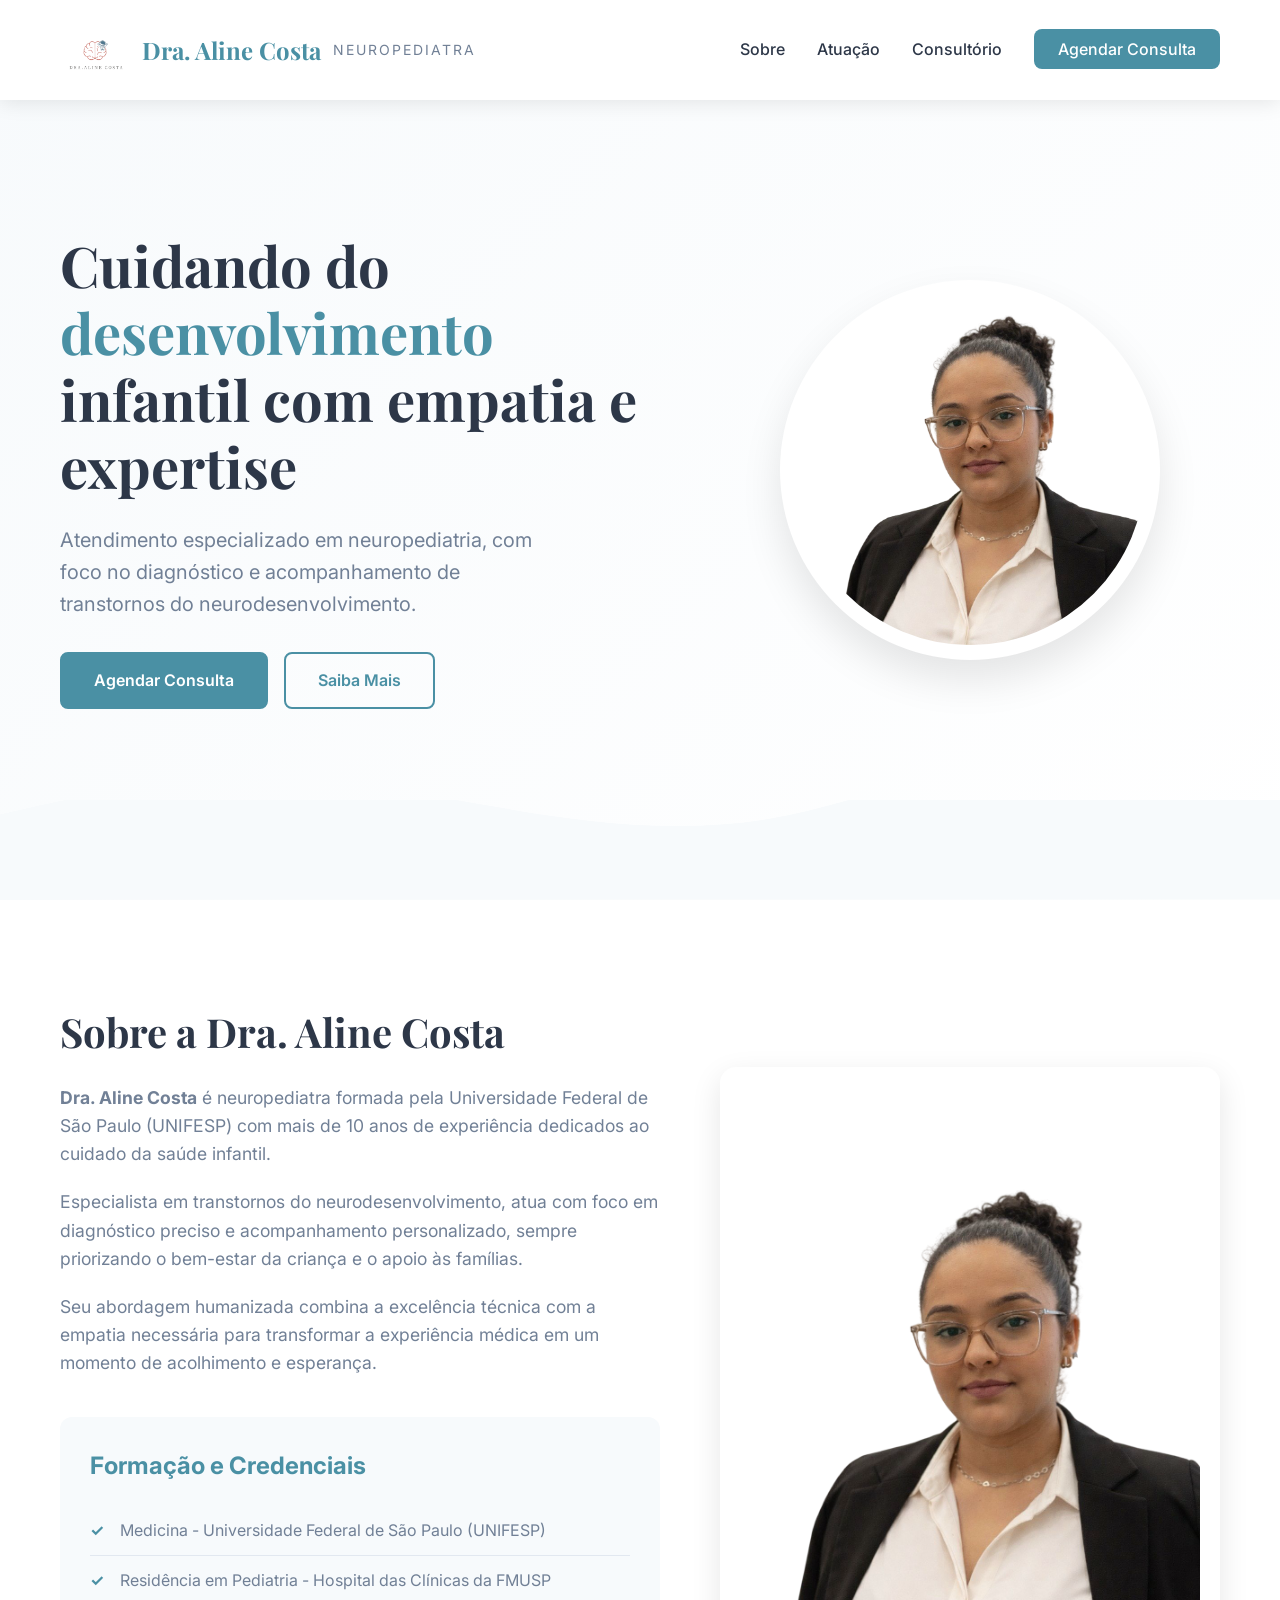
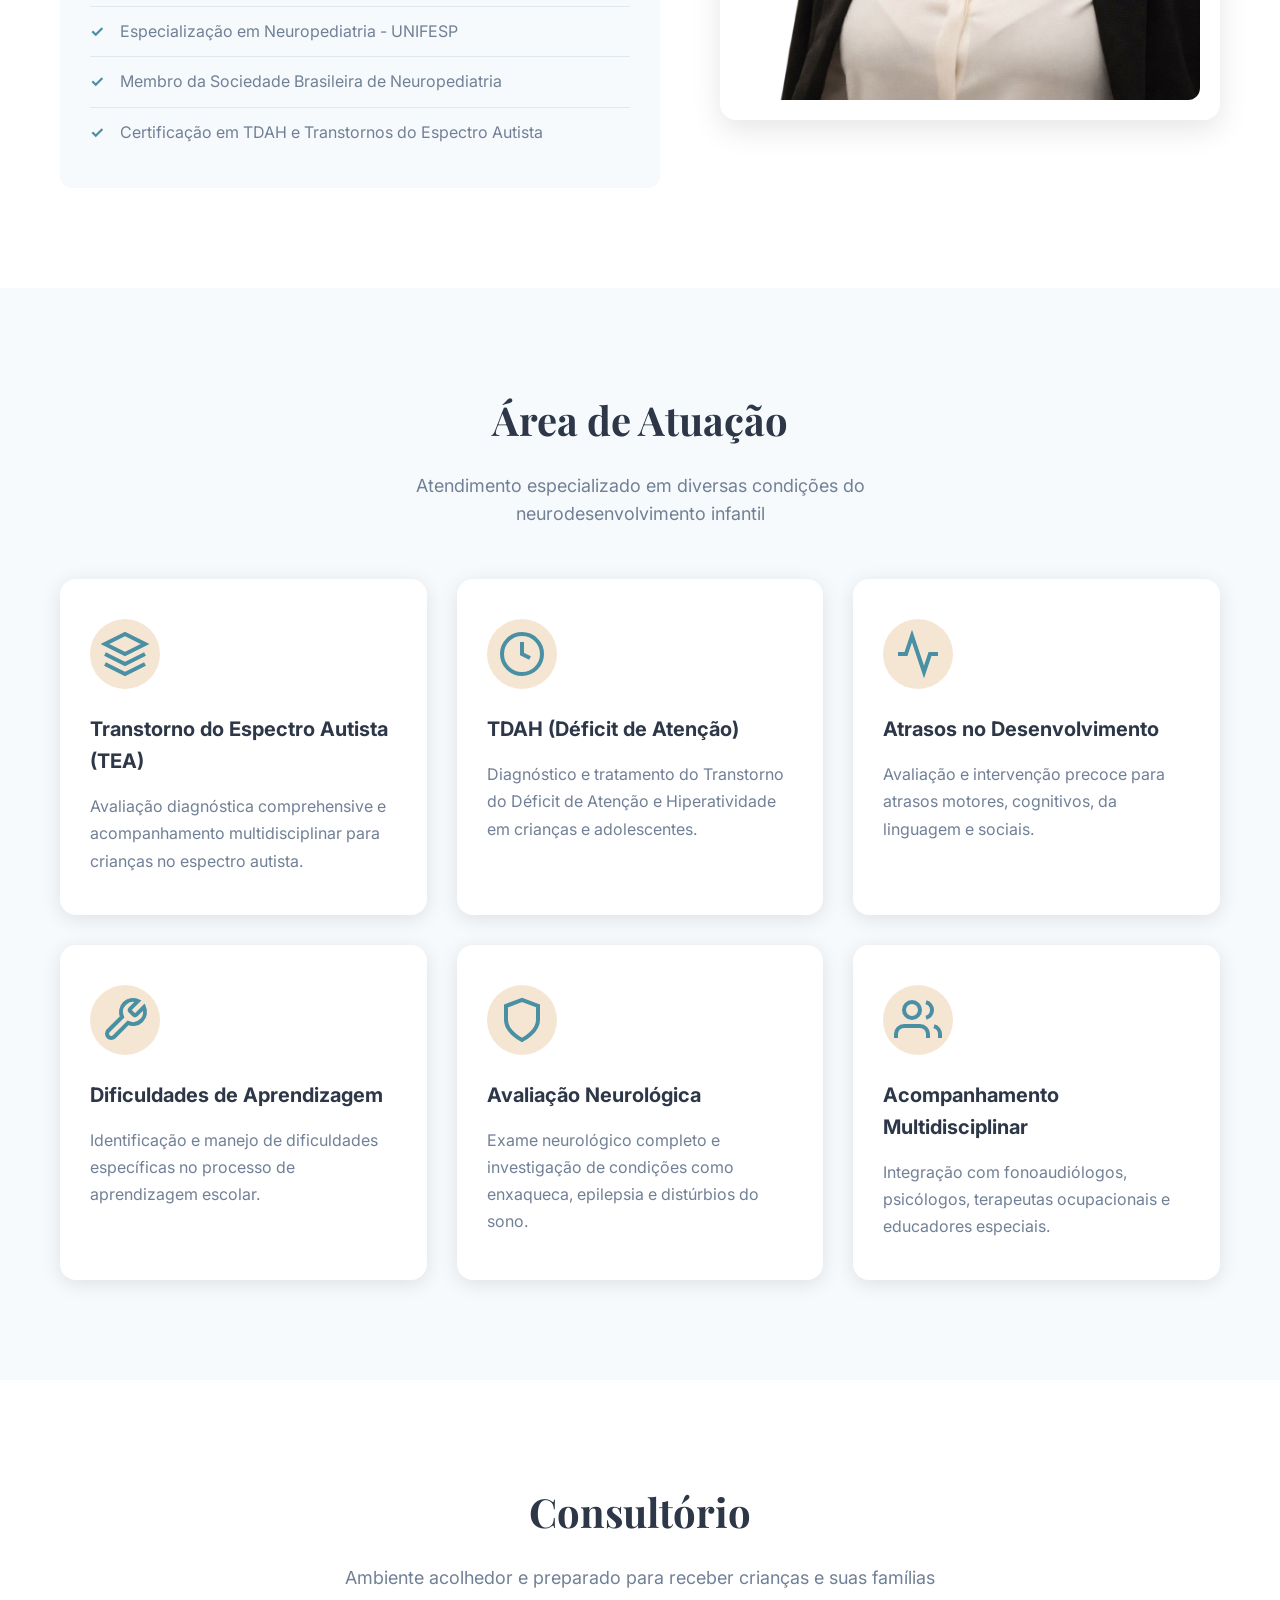
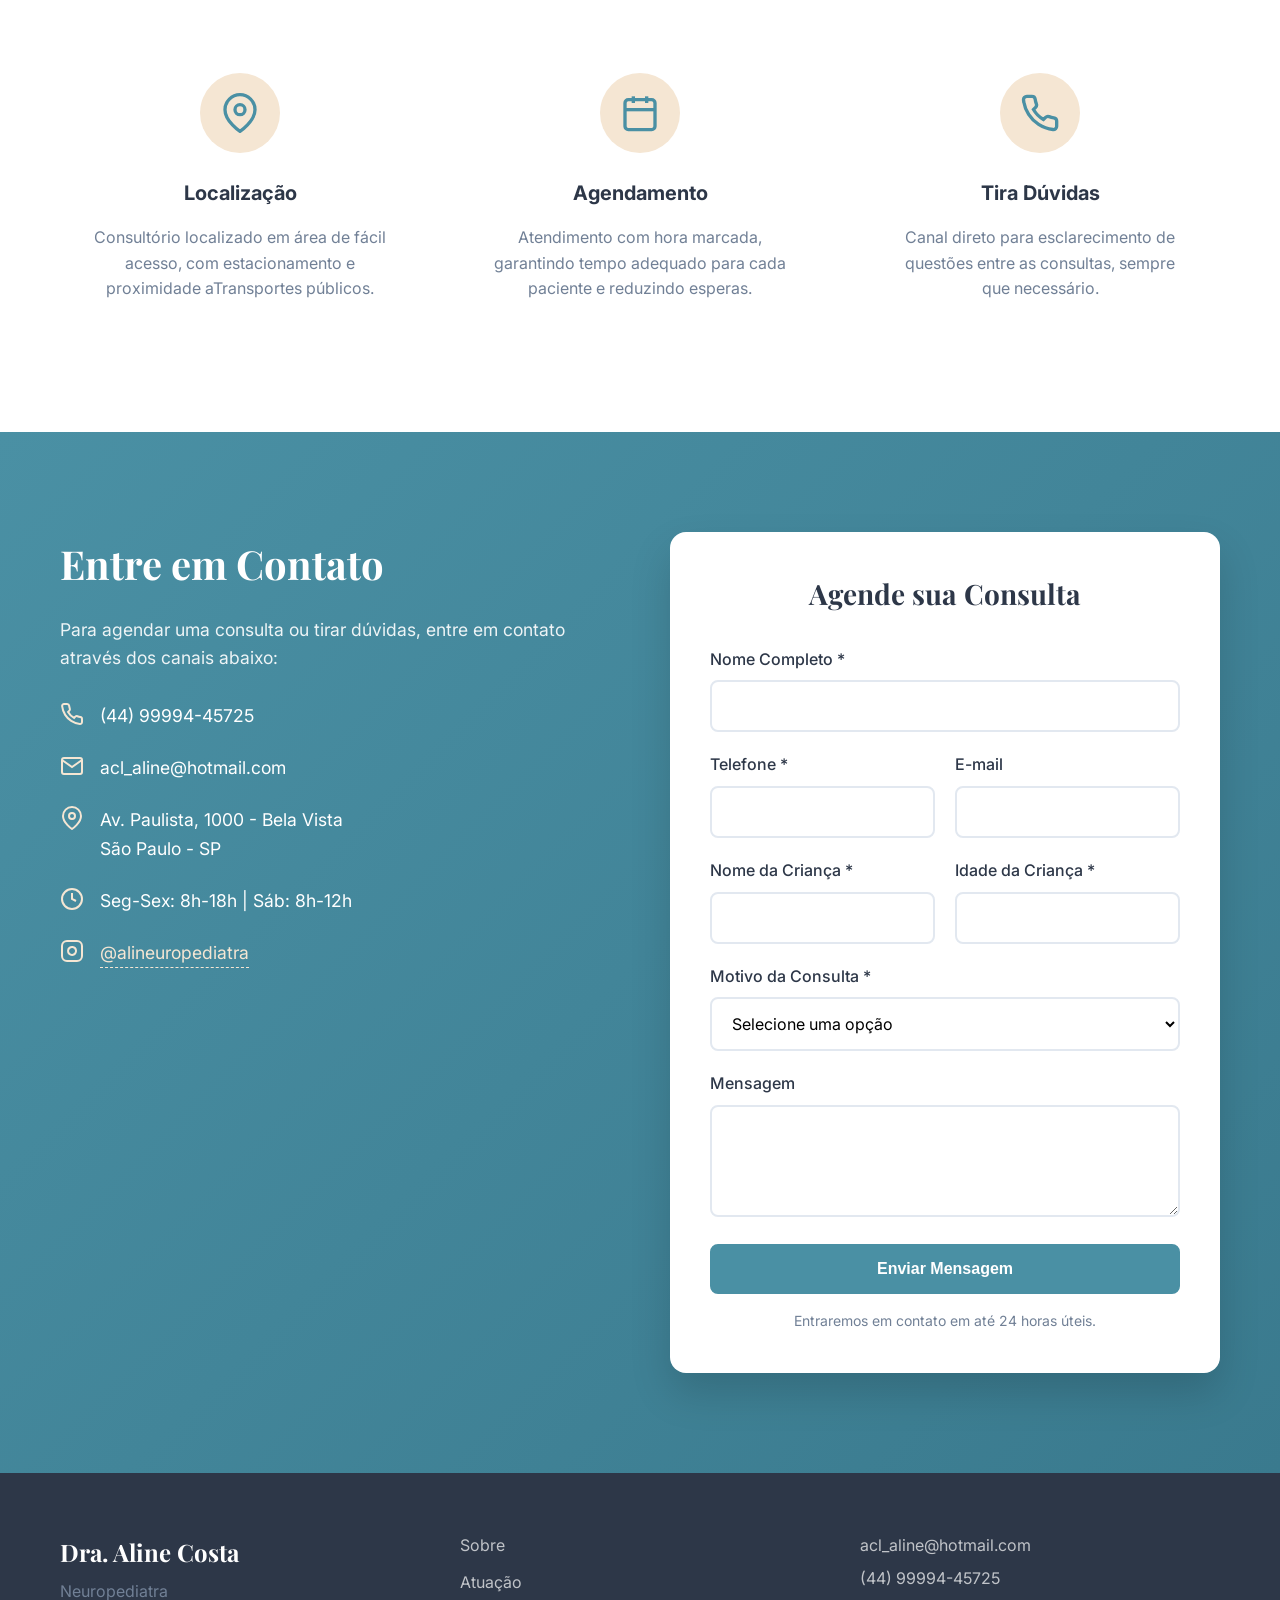
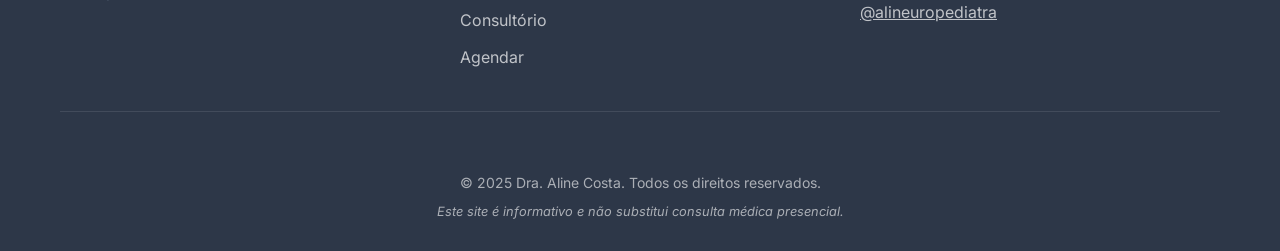
==== index.html @ e6e3643d "primeiro commit" ====
<!DOCTYPE html>
<html lang="pt-BR">

<head>
    <meta charset="UTF-8">
    <meta name="viewport" content="width=device-width, initial-scale=1.0">
    <meta name="description"
        content="Dra. Aline Costa - Neuropediatra especializada em transtornos do neurodesenvolvimento, TDAH, Autismo e avaliação neurológica infantil">
    <title>Dra. Aline Costa | Neuropediatra</title>
    <link rel="stylesheet" href="style.css">
    <link rel="preconnect" href="https://fonts.googleapis.com">
    <link rel="preconnect" href="https://fonts.gstatic.com" crossorigin>
    <link
        href="https://fonts.googleapis.com/css2?family=Inter:wght@300;400;500;600;700&family=Playfair+Display:wght@600;700&display=swap"
        rel="stylesheet">
</head>

<body>
    <!-- Navegação -->
    <nav class="navbar">
        <div class="container nav-container">
            <a href="#" class="logo">
                <img src="Fotos/LogoALineSemFundo.png" alt="Dra. Aline Costa" class="logo-img">
                <span class="logo-text">Dra. Aline Costa</span>
                <span class="logo-subtitle">Neuropediatra</span>
            </a>
            <button class="nav-toggle" id="navToggle" aria-label="Toggle navigation">
                <span class="hamburger"></span>
            </button>
            <ul class="nav-menu" id="navMenu">
                <li><a href="#sobre" class="nav-link">Sobre</a></li>
                <li><a href="#atuacao" class="nav-link">Atuação</a></li>
                <li><a href="#consultorio" class="nav-link">Consultório</a></li>
                <li><a href="#agendamento" class="nav-link btn-nav">Agendar Consulta</a></li>
            </ul>
        </div>
    </nav>

    <!-- Hero Section -->
    <header class="hero">
        <div class="container hero-container">
            <div class="hero-content">
                <h1 class="hero-title">
                    Cuidando do <span class="highlight">desenvolvimento</span> infantil com empatia e expertise
                </h1>
                <p class="hero-subtitle">
                    Atendimento especializado em neuropediatria, com foco no diagnóstico e acompanhamento de transtornos
                    do neurodesenvolvimento.
                </p>
                <div class="hero-cta">
                    <a href="#agendamento" class="btn btn-primary">Agendar Consulta</a>
                    <a href="#sobre" class="btn btn-secondary">Saiba Mais</a>
                </div>
            </div>
            <div class="hero-image">
                <div class="hero-img-wrapper">
                    <img src="Fotos/FotoDAdoutorasemfundo.png" alt="Dra. Aline Costa - Neuropediatra"
                        class="hero-img-inner">
                </div>
            </div>
        </div>
        <div class="hero-decoration"></div>
    </header>

    <!-- Sobre Section -->
    <section id="sobre" class="section about">
        <div class="container">
            <div class="about-grid">
                <div class="about-content">
                    <h2 class="section-title">Sobre a Dra. Aline Costa</h2>
                    <div class="about-text">
                        <p>
                            <strong>Dra. Aline Costa</strong> é neuropediatra formada pela Universidade Federal de São
                            Paulo (UNIFESP) com mais de 10 anos de experiência dedicados ao cuidado da saúde infantil.
                        </p>
                        <p>
                            Especialista em transtornos do neurodesenvolvimento, atua com foco em diagnóstico preciso e
                            acompanhamento personalizado, sempre priorizando o bem-estar da criança e o apoio às
                            famílias.
                        </p>
                        <p>
                            Seu abordagem humanizada combina a excelência técnica com a empatia necessária para
                            transformar a experiência médica em um momento de acolhimento e esperança.
                        </p>
                    </div>
                    <div class="credentials">
                        <h3>Formação e Credenciais</h3>
                        <ul class="credentials-list">
                            <li>Medicina - Universidade Federal de São Paulo (UNIFESP)</li>
                            <li>Residência em Pediatria - Hospital das Clínicas da FMUSP</li>
                            <li>Especialização em Neuropediatria - UNIFESP</li>
                            <li>Membro da Sociedade Brasileira de Neuropediatria</li>
                            <li>Certificação em TDAH e Transtornos do Espectro Autista</li>
                        </ul>
                    </div>
                </div>
                <div class="about-image">
                    <div class="image-frame">
                        <img src="Fotos/FotoDAdoutorasemfundo.png" alt="Dra. Aline Costa" class="about-img">
                    </div>
                </div>
            </div>
        </div>
    </section>

    <!-- Área de Atuação -->
    <section id="atuacao" class="section services">
        <div class="container">
            <h2 class="section-title center">Área de Atuação</h2>
            <p class="section-subtitle center">
                Atendimento especializado em diversas condições do neurodesenvolvimento infantil
            </p>
            <div class="services-grid">
                <div class="service-card">
                    <div class="service-icon">
                        <svg width="48" height="48" viewBox="0 0 24 24" fill="none" stroke="currentColor"
                            stroke-width="2">
                            <path d="M12 2L2 7l10 5 10-5-10-5z" />
                            <path d="M2 17l10 5 10-5" />
                            <path d="M2 12l10 5 10-5" />
                        </svg>
                    </div>
                    <h3>Transtorno do Espectro Autista (TEA)</h3>
                    <p>Avaliação diagnóstica comprehensive e acompanhamento multidisciplinar para crianças no espectro
                        autista.</p>
                </div>
                <div class="service-card">
                    <div class="service-icon">
                        <svg width="48" height="48" viewBox="0 0 24 24" fill="none" stroke="currentColor"
                            stroke-width="2">
                            <circle cx="12" cy="12" r="10" />
                            <path d="M12 6v6l4 2" />
                        </svg>
                    </div>
                    <h3>TDAH (Déficit de Atenção)</h3>
                    <p>Diagnóstico e tratamento do Transtorno do Déficit de Atenção e Hiperatividade em crianças e
                        adolescentes.</p>
                </div>
                <div class="service-card">
                    <div class="service-icon">
                        <svg width="48" height="48" viewBox="0 0 24 24" fill="none" stroke="currentColor"
                            stroke-width="2">
                            <path d="M22 12h-4l-3 9L9 3l-3 9H2" />
                        </svg>
                    </div>
                    <h3>Atrasos no Desenvolvimento</h3>
                    <p>Avaliação e intervenção precoce para atrasos motores, cognitivos, da linguagem e sociais.</p>
                </div>
                <div class="service-card">
                    <div class="service-icon">
                        <svg width="48" height="48" viewBox="0 0 24 24" fill="none" stroke="currentColor"
                            stroke-width="2">
                            <path
                                d="M14.7 6.3a1 1 0 0 0 0 1.4l1.6 1.6a1 1 0 0 0 1.4 0l3.77-3.77a6 6 0 0 1-7.94 7.94l-6.91 6.91a2.12 2.12 0 0 1-3-3l6.91-6.91a6 6 0 0 1 7.94-7.94l-3.76 3.76z" />
                        </svg>
                    </div>
                    <h3>Dificuldades de Aprendizagem</h3>
                    <p>Identificação e manejo de dificuldades específicas no processo de aprendizagem escolar.</p>
                </div>
                <div class="service-card">
                    <div class="service-icon">
                        <svg width="48" height="48" viewBox="0 0 24 24" fill="none" stroke="currentColor"
                            stroke-width="2">
                            <path d="M12 22s8-4 8-10V5l-8-3-8 3v7c0 6 8 10 8 10z" />
                        </svg>
                    </div>
                    <h3>Avaliação Neurológica</h3>
                    <p>Exame neurológico completo e investigação de condições como enxaqueca, epilepsia e distúrbios do
                        sono.</p>
                </div>
                <div class="service-card">
                    <div class="service-icon">
                        <svg width="48" height="48" viewBox="0 0 24 24" fill="none" stroke="currentColor"
                            stroke-width="2">
                            <path d="M17 21v-2a4 4 0 0 0-4-4H5a4 4 0 0 0-4 4v2" />
                            <circle cx="9" cy="7" r="4" />
                            <path d="M23 21v-2a4 4 0 0 0-3-3.87" />
                            <path d="M16 3.13a4 4 0 0 1 0 7.75" />
                        </svg>
                    </div>
                    <h3>Acompanhamento Multidisciplinar</h3>
                    <p>Integração com fonoaudiólogos, psicólogos, terapeutas ocupacionais e educadores especiais.</p>
                </div>
            </div>
        </div>
    </section>

    <!-- Consultório -->
    <section id="consultorio" class="section office">
        <div class="container">
            <h2 class="section-title center">Consultório</h2>
            <p class="section-subtitle center">
                Ambiente acolhedor e preparado para receber crianças e suas famílias
            </p>
            <div class="office-grid">
                <div class="office-feature">
                    <div class="office-icon">
                        <svg width="40" height="40" viewBox="0 0 24 24" fill="none" stroke="currentColor"
                            stroke-width="2">
                            <path d="M21 10c0 7-9 13-9 13s-9-6-9-13a9 9 0 0 1 18 0z" />
                            <circle cx="12" cy="10" r="3" />
                        </svg>
                    </div>
                    <h3>Localização</h3>
                    <p>Consultório localizado em área de fácil acesso, com estacionamento e proximidade aTransportes
                        públicos.</p>
                </div>
                <div class="office-feature">
                    <div class="office-icon">
                        <svg width="40" height="40" viewBox="0 0 24 24" fill="none" stroke="currentColor"
                            stroke-width="2">
                            <rect x="3" y="4" width="18" height="18" rx="2" ry="2" />
                            <line x1="16" y1="2" x2="16" y2="6" />
                            <line x1="8" y1="2" x2="8" y2="6" />
                            <line x1="3" y1="10" x2="21" y2="10" />
                        </svg>
                    </div>
                    <h3>Agendamento</h3>
                    <p>Atendimento com hora marcada, garantindo tempo adequado para cada paciente e reduzindo esperas.
                    </p>
                </div>
                <div class="office-feature">
                    <div class="office-icon">
                        <svg width="40" height="40" viewBox="0 0 24 24" fill="none" stroke="currentColor"
                            stroke-width="2">
                            <path
                                d="M22 16.92v3a2 2 0 0 1-2.18 2 19.79 19.79 0 0 1-8.63-3.07 19.5 19.5 0 0 1-6-6 19.79 19.79 0 0 1-3.07-8.67A2 2 0 0 1 4.11 2h3a2 2 0 0 1 2 1.72 12.84 12.84 0 0 0 .7 2.81 2 2 0 0 1-.45 2.11L8.09 9.91a16 16 0 0 0 6 6l1.27-1.27a2 2 0 0 1 2.11-.45 12.84 12.84 0 0 0 2.81.7A2 2 0 0 1 22 16.92z" />
                        </svg>
                    </div>
                    <h3>Tira Dúvidas</h3>
                    <p>Canal direto para esclarecimento de questões entre as consultas, sempre que necessário.</p>
                </div>
            </div>
        </div>
    </section>

    <!-- Agendamento -->
    <section id="agendamento" class="section contact">
        <div class="container">
            <div class="contact-wrapper">
                <div class="contact-info">
                    <h2 class="section-title">Entre em Contato</h2>
                    <p class="contact-intro">
                        Para agendar uma consulta ou tirar dúvidas, entre em contato através dos canais abaixo:
                    </p>
                    <div class="contact-details">
                        <div class="contact-item">
                            <svg width="24" height="24" viewBox="0 0 24 24" fill="none" stroke="currentColor"
                                stroke-width="2">
                                <path
                                    d="M22 16.92v3a2 2 0 0 1-2.18 2 19.79 19.79 0 0 1-8.63-3.07 19.5 19.5 0 0 1-6-6 19.79 19.79 0 0 1-3.07-8.67A2 2 0 0 1 4.11 2h3a2 2 0 0 1 2 1.72 12.84 12.84 0 0 0 .7 2.81 2 2 0 0 1-.45 2.11L8.09 9.91a16 16 0 0 0 6 6l1.27-1.27a2 2 0 0 1 2.11-.45 12.84 12.84 0 0 0 2.81.7A2 2 0 0 1 22 16.92z" />
                            </svg>
                            <span>(44) 99994-45725</span>
                        </div>
                        <div class="contact-item">
                            <svg width="24" height="24" viewBox="0 0 24 24" fill="none" stroke="currentColor"
                                stroke-width="2">
                                <path d="M4 4h16c1.1 0 2 .9 2 2v12c0 1.1-.9 2-2 2H4c-1.1 0-2-.9-2-2V6c0-1.1.9-2 2-2z" />
                                <polyline points="22,6 12,13 2,6" />
                            </svg>
                            <span>acl_aline@hotmail.com</span>
                        </div>
                        <div class="contact-item">
                            <svg width="24" height="24" viewBox="0 0 24 24" fill="none" stroke="currentColor"
                                stroke-width="2">
                                <path d="M21 10c0 7-9 13-9 13s-9-6-9-13a9 9 0 0 1 18 0z" />
                                <circle cx="12" cy="10" r="3" />
                            </svg>
                            <span>Av. Paulista, 1000 - Bela Vista<br>São Paulo - SP</span>
                        </div>
                        <div class="contact-item">
                            <svg width="24" height="24" viewBox="0 0 24 24" fill="none" stroke="currentColor"
                                stroke-width="2">
                                <circle cx="12" cy="12" r="10" />
                                <polyline points="12 6 12 12 16 14" />
                            </svg>
                            <span>Seg-Sex: 8h-18h | Sáb: 8h-12h</span>
                        </div>
                        <div class="contact-item">
                            <svg width="24" height="24" viewBox="0 0 24 24" fill="none" stroke="currentColor"
                                stroke-width="2">
                                <rect x="2" y="2" width="20" height="20" rx="5" ry="5" />
                                <path d="M16 11.37A4 4 0 1 1 12.63 8 4 4 0 0 1 16 11.37z" />
                                <line x1="17.5" y1="6.5" x2="17.51" y2="6.5" />
                            </svg>
                            <span><a href="https://instagram.com/alineuropediatra"
                                    target="_blank">@alineuropediatra</a></span>
                        </div>
                    </div>
                </div>
                <div class="contact-form">
                    <h3>Agende sua Consulta</h3>
                    <form id="contactForm">
                        <div class="form-group">
                            <label for="name">Nome Completo *</label>
                            <input type="text" id="name" name="name" required>
                        </div>
                        <div class="form-row">
                            <div class="form-group">
                                <label for="phone">Telefone *</label>
                                <input type="tel" id="phone" name="phone" required>
                            </div>
                            <div class="form-group">
                                <label for="email">E-mail</label>
                                <input type="email" id="email" name="email">
                            </div>
                        </div>
                        <div class="form-row">
                            <div class="form-group">
                                <label for="childName">Nome da Criança *</label>
                                <input type="text" id="childName" name="childName" required>
                            </div>
                            <div class="form-group">
                                <label for="childAge">Idade da Criança *</label>
                                <input type="number" id="childAge" name="childAge" min="0" max="18" required>
                            </div>
                        </div>
                        <div class="form-group">
                            <label for="reason">Motivo da Consulta *</label>
                            <select id="reason" name="reason" required>
                                <option value="" disabled selected>Selecione uma opção</option>
                                <option value="tea">Suspeita de TEA</option>
                                <option value="tdah">Suspeita de TDAH</option>
                                <option value="desenvolvimento">Atraso no Desenvolvimento</option>
                                <option value="aprendizagem">Dificuldades de Aprendizagem</option>
                                <option value="neurologica">Avaliação Neurológica</option>
                                <option value="outro">Outro</option>
                            </select>
                        </div>
                        <div class="form-group">
                            <label for="message">Mensagem</label>
                            <textarea id="message" name="message" rows="4"></textarea>
                        </div>
                        <button type="submit" class="btn btn-primary btn-full">Enviar Mensagem</button>
                        <p class="form-note">Entraremos em contato em até 24 horas úteis.</p>
                    </form>
                </div>
            </div>
        </div>
    </section>

    <!-- Footer -->
    <footer class="footer">
        <div class="container">
            <div class="footer-content">
                <div class="footer-brand">
                    <h3>Dra. Aline Costa</h3>
                    <p>Neuropediatra</p>
                </div>
                <div class="footer-links">
                    <a href="#sobre">Sobre</a>
                    <a href="#atuacao">Atuação</a>
                    <a href="#consultorio">Consultório</a>
                    <a href="#agendamento">Agendar</a>
                </div>
                <div class="footer-contact">
                    <p>acl_aline@hotmail.com</p>
                    <p>(44) 99994-45725</p>
                    <p>
                        <a href="https://instagram.com/alineuropediatra" target="_blank"
                            style="color: rgba(255,255,255,0.7);">
                            @alineuropediatra
                        </a>
                    </p>
                </div>
            </div>
            <div class="footer-bottom">
                <p>&copy; 2025 Dra. Aline Costa. Todos os direitos reservados.</p>
                <p class="disclaimer">Este site é informativo e não substitui consulta médica presencial.</p>
            </div>
        </div>
    </footer>

    <script src="script.js"></script>
</body>

</html>
---- style.css ----
/* Reset e Variáveis */
:root {
    --primary: #4A90A4;
    --primary-dark: #3A7A8E;
    --secondary: #F5E6D3;
    --text-dark: #2D3748;
    --text-light: #718096;
    --white: #FFFFFF;
    --light-gray: #F7FAFC;
    --border: #E2E8F0;
    --shadow: rgba(0, 0, 0, 0.1);
    --transition: all 0.3s ease;
}

* {
    margin: 0;
    padding: 0;
    box-sizing: border-box;
}

html {
    scroll-behavior: smooth;
}

body {
    font-family: 'Inter', -apple-system, BlinkMacSystemFont, sans-serif;
    line-height: 1.6;
    color: var(--text-dark);
    background: var(--white);
    overflow-x: hidden;
}

.container {
    max-width: 1200px;
    margin: 0 auto;
    padding: 0 20px;
}

/* Navegação */
.navbar {
    position: fixed;
    top: 0;
    left: 0;
    right: 0;
    background: rgba(255, 255, 255, 0.95);
    backdrop-filter: blur(10px);
    box-shadow: 0 2px 20px var(--shadow);
    z-index: 1000;
    padding: 15px 0;
    transition: var(--transition);
}

.nav-container {
    display: flex;
    justify-content: space-between;
    align-items: center;
}

.logo {
    display: flex;
    align-items: center;
    gap: 12px;
    text-decoration: none;
    color: var(--text-dark);
}

.logo-img {
    height: 70px;
    width: auto;
    object-fit: contain;
}

.logo-text {
    font-family: 'Playfair Display', serif;
    font-size: 1.5rem;
    font-weight: 700;
    color: var(--primary);
}

.logo-subtitle {
    font-size: 0.875rem;
    color: var(--text-light);
    letter-spacing: 2px;
    text-transform: uppercase;
}

.nav-menu {
    display: flex;
    list-style: none;
    gap: 2rem;
    align-items: center;
}

.nav-link {
    text-decoration: none;
    color: var(--text-dark);
    font-weight: 500;
    transition: var(--transition);
    position: relative;
}

.nav-link:hover {
    color: var(--primary);
}

.nav-link::after {
    content: '';
    position: absolute;
    bottom: -5px;
    left: 0;
    width: 0;
    height: 2px;
    background: var(--primary);
    transition: var(--transition);
}

.nav-link:hover::after {
    width: 100%;
}

.btn-nav {
    background: var(--primary);
    color: var(--white) !important;
    padding: 10px 24px;
    border-radius: 8px;
}

.btn-nav:hover {
    background: var(--primary-dark);
}

.btn-nav::after {
    display: none;
}

.nav-toggle {
    display: none;
    background: none;
    border: none;
    cursor: pointer;
    padding: 10px;
}

.hamburger {
    display: block;
    width: 25px;
    height: 3px;
    background: var(--text-dark);
    position: relative;
    transition: var(--transition);
}

.hamburger::before,
.hamburger::after {
    content: '';
    position: absolute;
    width: 25px;
    height: 3px;
    background: var(--text-dark);
    transition: var(--transition);
}

.hamburger::before {
    top: -8px;
}

.hamburger::after {
    top: 8px;
}

.nav-toggle.active .hamburger {
    background: transparent;
}

.nav-toggle.active .hamburger::before {
    transform: rotate(45deg);
    top: 0;
}

.nav-toggle.active .hamburger::after {
    transform: rotate(-45deg);
    top: 0;
}

/* Hero Section */
.hero {
    min-height: 100vh;
    display: flex;
    align-items: center;
    padding: 100px 0 60px;
    position: relative;
    background: linear-gradient(135deg, var(--light-gray) 0%, var(--white) 100%);
    overflow: hidden;
}

.hero-container {
    display: grid;
    grid-template-columns: 1.2fr 1fr;
    gap: 60px;
    align-items: center;
}

.hero-title {
    font-family: 'Playfair Display', serif;
    font-size: 3.5rem;
    line-height: 1.2;
    color: var(--text-dark);
    margin-bottom: 24px;
}

.highlight {
    color: var(--primary);
    position: relative;
}

.hero-subtitle {
    font-size: 1.25rem;
    color: var(--text-light);
    margin-bottom: 32px;
    max-width: 500px;
}

.hero-cta {
    display: flex;
    gap: 16px;
    flex-wrap: wrap;
}

.btn {
    display: inline-block;
    padding: 14px 32px;
    border-radius: 8px;
    font-weight: 600;
    text-decoration: none;
    transition: var(--transition);
    border: 2px solid transparent;
    cursor: pointer;
    font-size: 1rem;
}

.btn-primary {
    background: var(--primary);
    color: var(--white);
    border-color: var(--primary);
}

.btn-primary:hover {
    background: var(--primary-dark);
    transform: translateY(-2px);
    box-shadow: 0 10px 20px rgba(74, 144, 164, 0.3);
}

.btn-secondary {
    background: transparent;
    color: var(--primary);
    border-color: var(--primary);
}

.btn-secondary:hover {
    background: var(--primary);
    color: var(--white);
}

.btn-full {
    width: 100%;
    text-align: center;
}

.hero-image {
    display: flex;
    align-items: center;
    justify-content: center;
}

.hero-img-wrapper {
    width: 100%;
    max-width: 380px;
    aspect-ratio: 1;
    background: var(--white);
    border-radius: 50%;
    display: flex;
    align-items: center;
    justify-content: center;
    box-shadow: 0 20px 40px var(--shadow);
    padding: 15px;
}

.hero-img-inner {
    width: 100%;
    height: 100%;
    object-fit: cover;
    border-radius: 50%;
    display: block;
}

@keyframes pulse {

    0%,
    100% {
        transform: scale(1);
        opacity: 0.05;
    }

    50% {
        transform: scale(1.1);
        opacity: 0.1;
    }
}

.hero-decoration {
    position: absolute;
    bottom: 0;
    left: 0;
    right: 0;
    height: 100px;
    background: url("data:image/svg+xml,%3Csvg xmlns='http://www.w3.org/2000/svg' viewBox='0 0 1440 320'%3E%3Cpath fill='%23f7fafc' d='M0,224L48,213.3C96,203,192,181,288,181.3C384,181,480,203,576,218.7C672,235,768,245,864,229.3C960,213,1056,171,1152,154.7C1248,139,1344,149,1392,154.7L1440,160L1440,320L1392,320C1344,320,1248,320,1152,320C1056,320,960,320,864,320C768,320,672,320,576,320C480,320,384,320,288,320C192,320,96,320,48,320L0,320Z'%3E%3C/path%3E%3C/svg%3E") no-repeat bottom;
    background-size: cover;
    z-index: 1;
}

/* Seções Gerais */
.section {
    padding: 100px 0;
}

.section-title {
    font-family: 'Playfair Display', serif;
    font-size: 2.5rem;
    color: var(--text-dark);
    margin-bottom: 20px;
}

.section-title.center {
    text-align: center;
}

.section-subtitle {
    font-size: 1.125rem;
    color: var(--text-light);
    max-width: 600px;
    margin: 0 auto 50px;
    text-align: center;
}

/* Sobre */
.about-grid {
    display: grid;
    grid-template-columns: 1.2fr 1fr;
    gap: 60px;
    align-items: center;
}

.about-text p {
    margin-bottom: 20px;
    font-size: 1.1rem;
    color: var(--text-light);
}

.credentials {
    margin-top: 40px;
    padding: 30px;
    background: var(--light-gray);
    border-radius: 12px;
}

.credentials h3 {
    font-size: 1.5rem;
    margin-bottom: 20px;
    color: var(--primary);
}

.credentials-list {
    list-style: none;
}

.credentials-list li {
    padding: 12px 0;
    padding-left: 30px;
    position: relative;
    color: var(--text-light);
    border-bottom: 1px solid var(--border);
}

.credentials-list li:last-child {
    border-bottom: none;
}

.credentials-list li::before {
    content: '✓';
    position: absolute;
    left: 0;
    color: var(--primary);
    font-weight: bold;
}

.image-frame {
    position: relative;
    padding: 20px;
    background: var(--white);
    border-radius: 16px;
    box-shadow: 0 10px 30px var(--shadow);
}

.about-img {
    width: 100%;
    aspect-ratio: 3/4;
    object-fit: cover;
    border-radius: 12px;
    display: block;
}

/* Serviços */
.services {
    background: var(--light-gray);
}

.services-grid {
    display: grid;
    grid-template-columns: repeat(auto-fit, minmax(320px, 1fr));
    gap: 30px;
}

.service-card {
    background: var(--white);
    padding: 40px 30px;
    border-radius: 16px;
    box-shadow: 0 4px 20px var(--shadow);
    transition: var(--transition);
}

.service-card:hover {
    transform: translateY(-5px);
    box-shadow: 0 10px 30px var(--shadow);
}

.service-icon {
    width: 70px;
    height: 70px;
    background: var(--secondary);
    border-radius: 50%;
    display: flex;
    align-items: center;
    justify-content: center;
    color: var(--primary);
    margin-bottom: 24px;
}

.service-card h3 {
    font-size: 1.25rem;
    margin-bottom: 16px;
    color: var(--text-dark);
}

.service-card p {
    color: var(--text-light);
    line-height: 1.7;
}

/* Consultório */
.office-grid {
    display: grid;
    grid-template-columns: repeat(auto-fit, minmax(300px, 1fr));
    gap: 40px;
}

.office-feature {
    text-align: center;
    padding: 30px;
}

.office-icon {
    width: 80px;
    height: 80px;
    background: var(--secondary);
    border-radius: 50%;
    display: flex;
    align-items: center;
    justify-content: center;
    color: var(--primary);
    margin: 0 auto 24px;
}

.office-feature h3 {
    font-size: 1.25rem;
    margin-bottom: 16px;
    color: var(--text-dark);
}

.office-feature p {
    color: var(--text-light);
}

/* Contato */
.contact {
    background: linear-gradient(135deg, var(--primary) 0%, var(--primary-dark) 100%);
    color: var(--white);
}

.contact .section-title {
    color: var(--white);
}

.contact .section-subtitle {
    color: rgba(255, 255, 255, 0.8);
}

.contact-wrapper {
    display: grid;
    grid-template-columns: 1fr 1fr;
    gap: 60px;
    align-items: start;
}

.contact-intro {
    font-size: 1.1rem;
    margin-bottom: 30px;
    color: rgba(255, 255, 255, 0.9);
}

.contact-details {
    display: flex;
    flex-direction: column;
    gap: 24px;
}

.contact-item {
    display: flex;
    align-items: flex-start;
    gap: 16px;
    font-size: 1.1rem;
}

.contact-item svg {
    flex-shrink: 0;
    color: var(--secondary);
}

.contact-item a {
    color: var(--secondary);
    text-decoration: none;
    transition: var(--transition);
    display: inline-flex;
    align-items: center;
    gap: 8px;
    border-bottom: 1px dashed var(--secondary);
}

.contact-item a:hover {
    color: var(--white);
    border-bottom-color: var(--white);
}

.contact-item a:hover svg {
    color: var(--white);
}

.contact-form {
    background: var(--white);
    padding: 40px;
    border-radius: 16px;
    box-shadow: 0 20px 40px rgba(0, 0, 0, 0.15);
}

.contact-form h3 {
    font-family: 'Playfair Display', serif;
    font-size: 1.75rem;
    color: var(--text-dark);
    margin-bottom: 30px;
    text-align: center;
}

.form-group {
    margin-bottom: 20px;
}

.form-row {
    display: grid;
    grid-template-columns: 1fr 1fr;
    gap: 20px;
}

.form-group label {
    display: block;
    margin-bottom: 8px;
    font-weight: 500;
    color: var(--text-dark);
}

.form-group input,
.form-group select,
.form-group textarea {
    width: 100%;
    padding: 14px 16px;
    border: 2px solid var(--border);
    border-radius: 8px;
    font-family: inherit;
    font-size: 1rem;
    transition: var(--transition);
    background: var(--white);
}

.form-group input:focus,
.form-group select:focus,
.form-group textarea:focus {
    outline: none;
    border-color: var(--primary);
    box-shadow: 0 0 0 3px rgba(74, 144, 164, 0.1);
}

.form-group textarea {
    resize: vertical;
}

.form-note {
    text-align: center;
    margin-top: 16px;
    font-size: 0.875rem;
    color: var(--text-light);
}

/* Footer */
.footer {
    background: var(--text-dark);
    color: var(--white);
    padding: 60px 0 20px;
}

.footer-content {
    display: grid;
    grid-template-columns: 1fr 1fr 1fr;
    gap: 40px;
    margin-bottom: 40px;
    padding-bottom: 40px;
    border-bottom: 1px solid rgba(255, 255, 255, 0.1);
}

.footer-brand h3 {
    font-family: 'Playfair Display', serif;
    font-size: 1.5rem;
    margin-bottom: 8px;
}

.footer-brand p {
    color: var(--text-light);
}

.footer-links {
    display: flex;
    flex-direction: column;
    gap: 12px;
}

.footer-links a {
    color: rgba(255, 255, 255, 0.7);
    text-decoration: none;
    transition: var(--transition);
}

.footer-links a:hover {
    color: var(--white);
}

.footer-contact p {
    color: rgba(255, 255, 255, 0.7);
    margin-bottom: 8px;
}

.footer-bottom {
    text-align: center;
    padding-top: 20px;
}

.footer-bottom p {
    color: rgba(255, 255, 255, 0.6);
    font-size: 0.875rem;
    margin-bottom: 8px;
}

.disclaimer {
    font-style: italic;
    font-size: 0.8rem !important;
}

/* Responsividade */
@media (max-width: 968px) {

    .hero-container,
    .about-grid,
    .contact-wrapper {
        grid-template-columns: 1fr;
        gap: 40px;
    }

    .hero-title {
        font-size: 2.5rem;
    }

    .hero {
        padding: 120px 0 60px;
    }

    .section-title {
        font-size: 2rem;
    }

    .footer-content {
        grid-template-columns: 1fr;
        text-align: center;
    }

    .footer-links {
        flex-direction: row;
        justify-content: center;
        flex-wrap: wrap;
    }
}

@media (max-width: 768px) {
    .nav-toggle {
        display: block;
    }

    .nav-menu {
        position: absolute;
        top: 100%;
        left: 0;
        right: 0;
        background: var(--white);
        flex-direction: column;
        padding: 20px;
        gap: 0;
        box-shadow: 0 10px 20px var(--shadow);
        transform: translateY(-100%);
        opacity: 0;
        pointer-events: none;
        transition: var(--transition);
    }

    .nav-menu.active {
        transform: translateY(0);
        opacity: 1;
        pointer-events: auto;
    }

    .nav-menu li {
        width: 100%;
        padding: 12px 0;
        border-bottom: 1px solid var(--border);
    }

    .nav-menu li:last-child {
        border-bottom: none;
    }

    .nav-link {
        display: block;
        padding: 8px 0;
    }

    .btn-nav {
        display: inline-block;
        margin-top: 8px;
    }

    .hero-title {
        font-size: 2rem;
    }

    .hero-subtitle {
        font-size: 1rem;
    }

    .form-row {
        grid-template-columns: 1fr;
        gap: 0;
    }

    .services-grid,
    .office-grid {
        grid-template-columns: 1fr;
    }

    .contact-form {
        padding: 30px 20px;
    }
}

@media (max-width: 480px) {
    .hero-title {
        font-size: 1.75rem;
    }

    .section {
        padding: 60px 0;
    }

    .section-title {
        font-size: 1.75rem;
    }
}

/* Animações */
@keyframes fadeInUp {
    from {
        opacity: 0;
        transform: translateY(30px);
    }

    to {
        opacity: 1;
        transform: translateY(0);
    }
}

.fade-in {
    animation: fadeInUp 0.8s ease-out;
}

/* Utilitários */
.text-center {
    text-align: center;
}

.mt-4 {
    margin-top: 1rem;
}

.mb-4 {
    margin-bottom: 1rem;
}
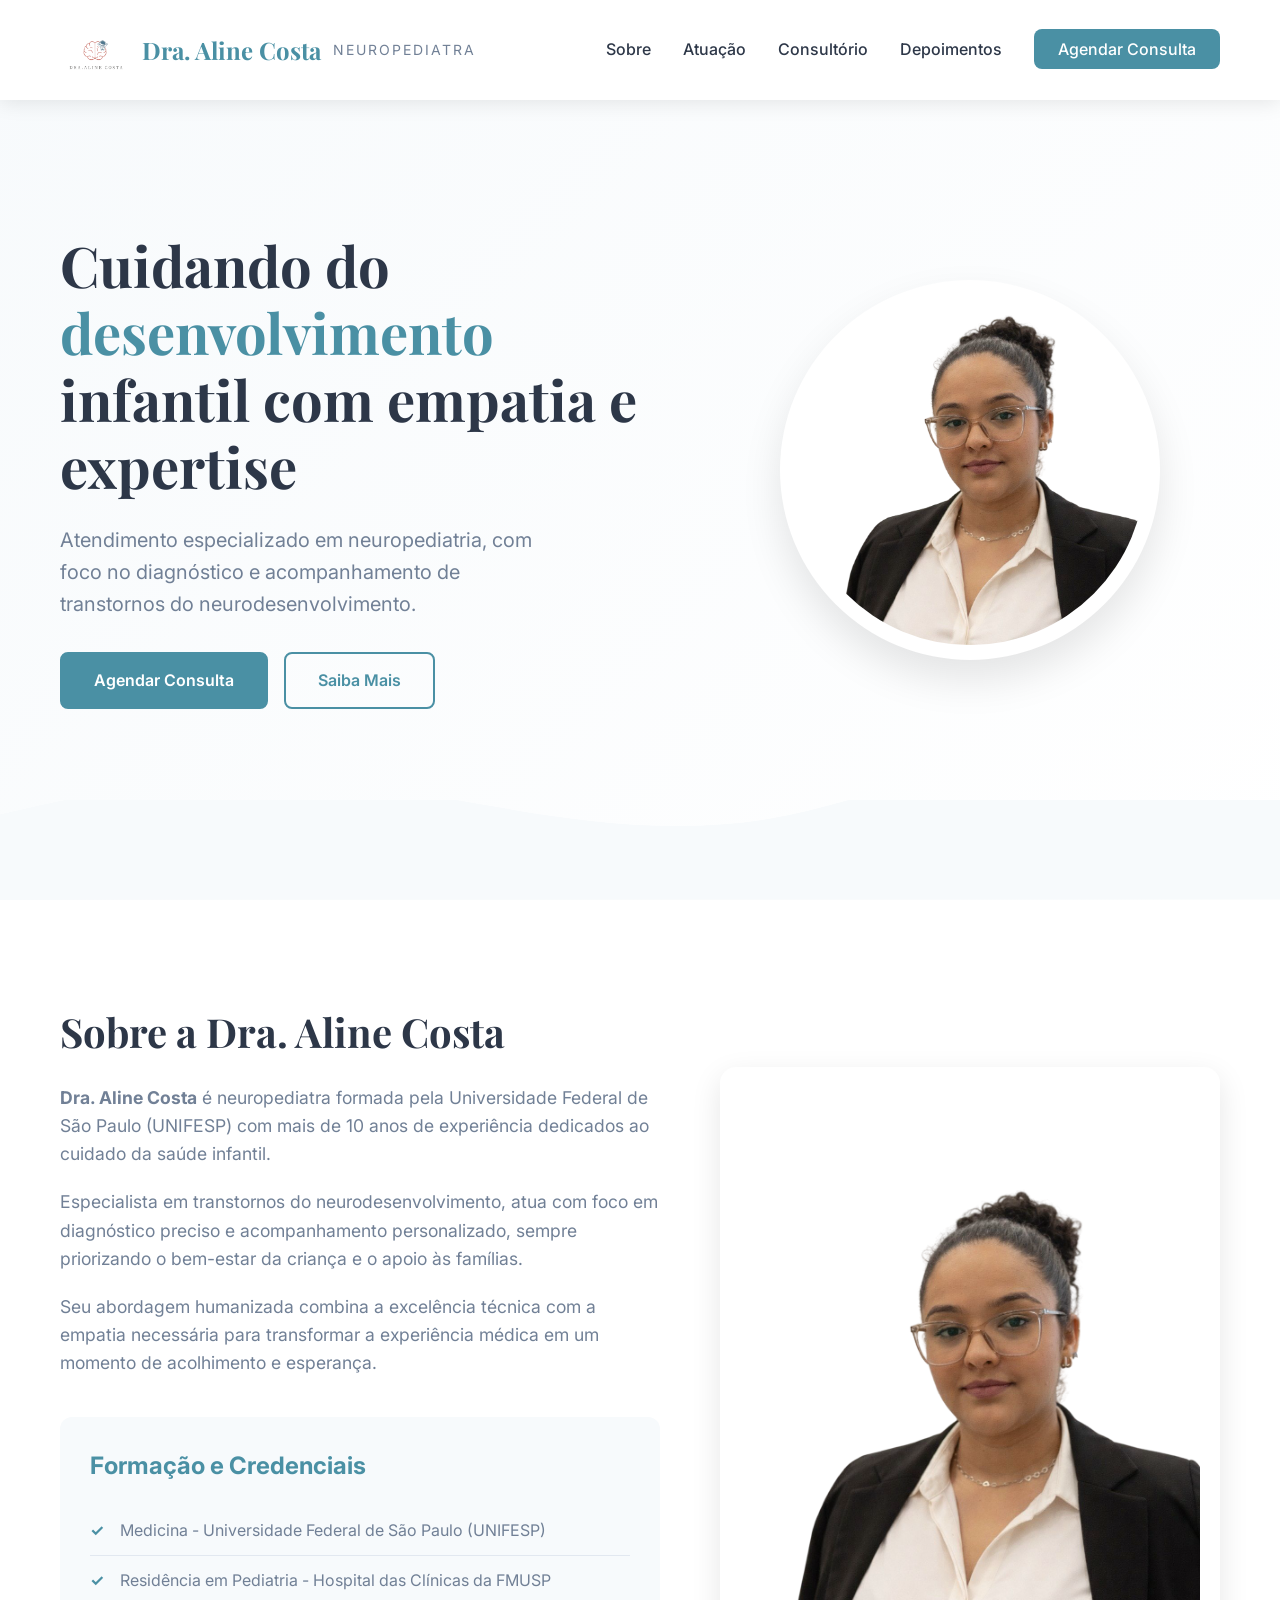
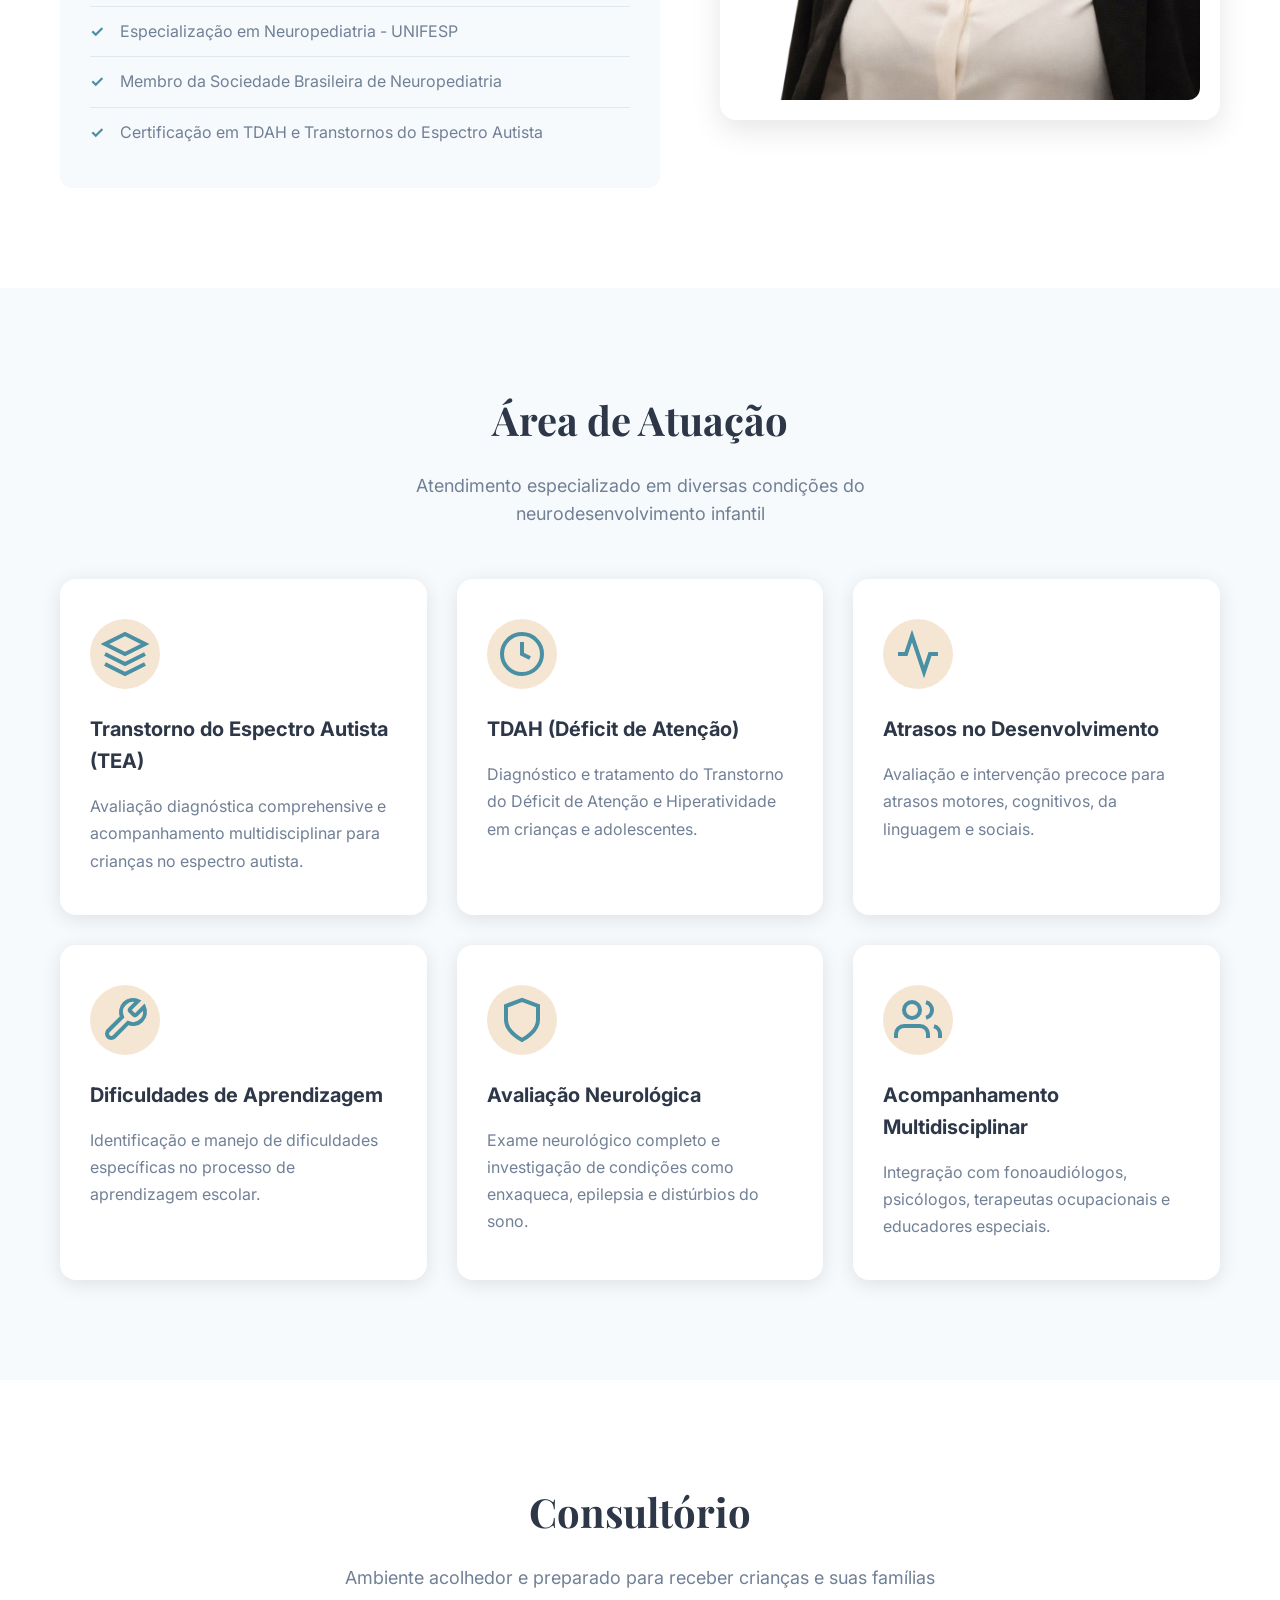
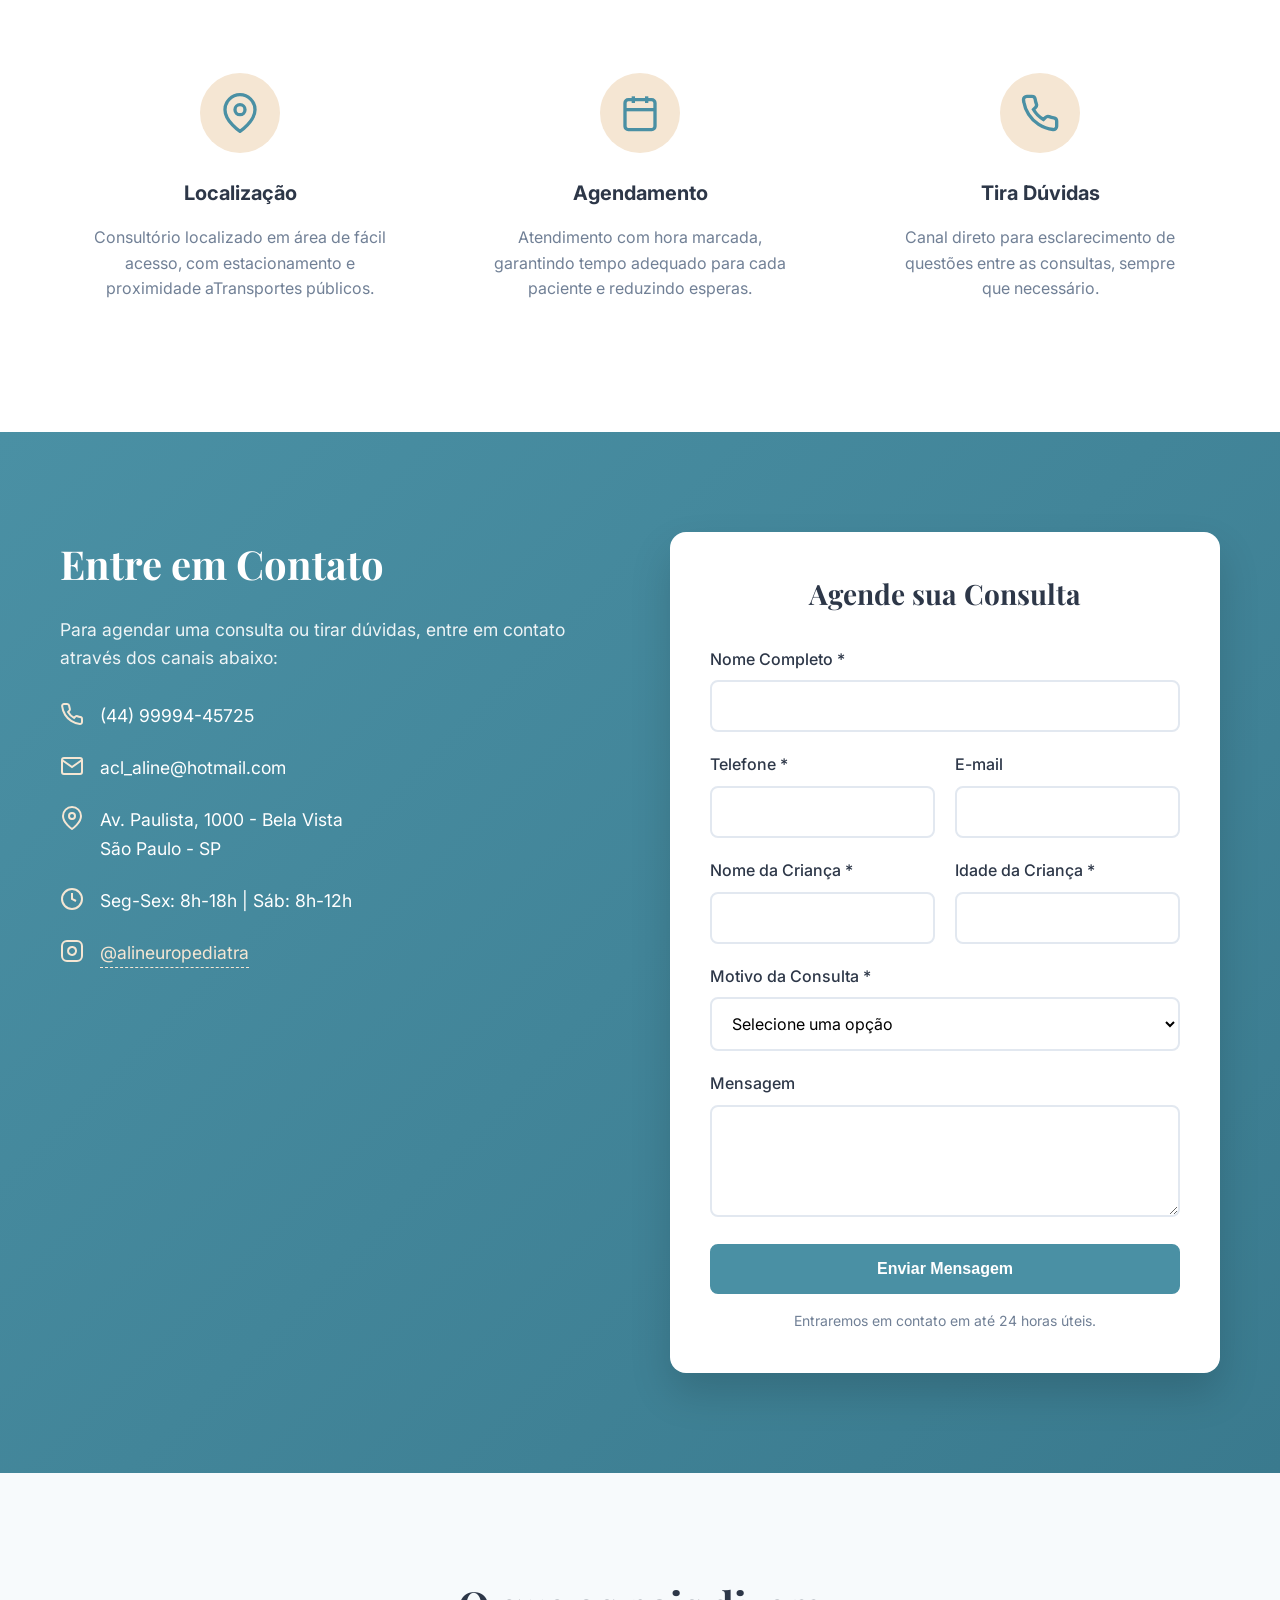
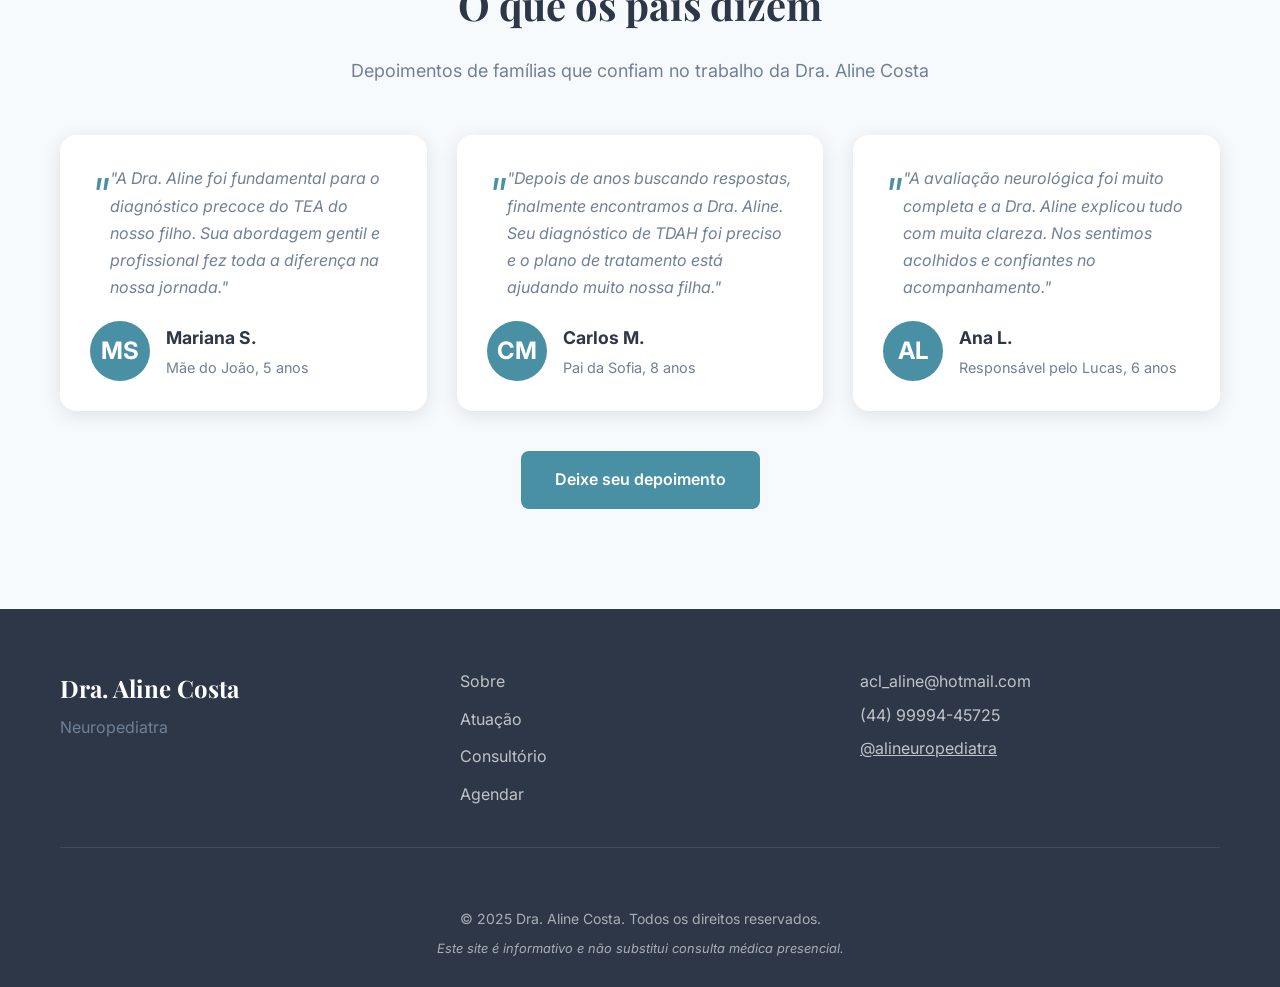
==== commit 66e909cd: "'comentarios'" ====
--- a/index.html
+++ b/index.html
@@ -31,6 +31,7 @@
                 <li><a href="#sobre" class="nav-link">Sobre</a></li>
                 <li><a href="#atuacao" class="nav-link">Atuação</a></li>
                 <li><a href="#consultorio" class="nav-link">Consultório</a></li>
+                <li><a href="#depoimentos" class="nav-link">Depoimentos</a></li>
                 <li><a href="#agendamento" class="nav-link btn-nav">Agendar Consulta</a></li>
             </ul>
         </div>
@@ -339,6 +340,63 @@
         </div>
     </section>
 
+    <!-- Depoimentos -->
+    <section id="depoimentos" class="section testimonials">
+        <div class="container">
+            <h2 class="section-title center">O que os pais dizem</h2>
+            <p class="section-subtitle center">
+                Depoimentos de famílias que confiam no trabalho da Dra. Aline Costa
+            </p>
+            <div class="testimonials-grid">
+                <div class="testimonial-card">
+                    <div class="testimonial-content">
+                        <p>"A Dra. Aline foi fundamental para o diagnóstico precoce do TEA do nosso filho. Sua abordagem gentil e profissional fez toda a diferença na nossa jornada."</p>
+                    </div>
+                    <div class="testimonial-author">
+                        <div class="author-avatar">
+                            MS
+                        </div>
+                        <div class="author-info">
+                            <h4>Mariana S.</h4>
+                            <p>Mãe do João, 5 anos</p>
+                        </div>
+                    </div>
+                </div>
+                <div class="testimonial-card">
+                    <div class="testimonial-content">
+                        <p>"Depois de anos buscando respostas, finalmente encontramos a Dra. Aline. Seu diagnóstico de TDAH foi preciso e o plano de tratamento está ajudando muito nossa filha."</p>
+                    </div>
+                    <div class="testimonial-author">
+                        <div class="author-avatar">
+                            CM
+                        </div>
+                        <div class="author-info">
+                            <h4>Carlos M.</h4>
+                            <p>Pai da Sofia, 8 anos</p>
+                        </div>
+                    </div>
+                </div>
+                <div class="testimonial-card">
+                    <div class="testimonial-content">
+                        <p>"A avaliação neurológica foi muito completa e a Dra. Aline explicou tudo com muita clareza. Nos sentimos acolhidos e confiantes no acompanhamento."</p>
+                    </div>
+                    <div class="testimonial-author">
+                        <div class="author-avatar">
+                            AL
+                        </div>
+                        <div class="author-info">
+                            <h4>Ana L.</h4>
+                            <p>Responsável pelo Lucas, 6 anos</p>
+                        </div>
+                    </div>
+                </div>
+            </div>
+            <div class="testimonial-cta">
+                <a href="#agendamento" class="btn btn-primary">Deixe seu depoimento</a>
+            </div>
+        </div>
+    </section>
+
     <!-- Footer -->
     <footer class="footer">
         <div class="container">
--- a/style.css
+++ b/style.css
@@ -689,6 +689,19 @@
     .contact-wrapper {
         grid-template-columns: 1fr;
         gap: 40px;
+    }
+
+    /* Ensure content appears above image on mobile */
+    .hero-container {
+        grid-template-rows: auto 1fr;
+    }
+
+    .hero-content {
+        order: 1;
+    }
+
+    .hero-image {
+        order: 2;
     }
 
     .hero-title {
@@ -827,4 +840,178 @@
 
 .mb-4 {
     margin-bottom: 1rem;
+}
+
+/* Depoimentos */
+.testimonials {
+    background: var(--light-gray);
+}
+
+.testimonials-grid {
+    display: grid;
+    grid-template-columns: repeat(auto-fit, minmax(300px, 1fr));
+    gap: 30px;
+    margin-top: 40px;
+}
+
+.testimonial-card {
+    background: var(--white);
+    border-radius: 16px;
+    padding: 30px;
+    box-shadow: 0 4px 20px var(--shadow);
+    transition: var(--transition);
+    display: flex;
+    flex-direction: column;
+    gap: 20px;
+    height: 100%;
+}
+
+.testimonial-card:hover {
+    transform: translateY(-5px);
+    box-shadow: 0 10px 30px var(--shadow);
+}
+
+.testimonial-content p {
+    font-style: italic;
+    color: var(--text-light);
+    line-height: 1.7;
+    position: relative;
+    padding-left: 20px;
+}
+
+.testimonial-content p::before {
+    content: '"';
+    font-size: 3rem;
+    color: var(--primary);
+    position: absolute;
+    left: 0;
+    top: -10px;
+}
+
+.testimonial-author {
+    display: flex;
+    align-items: center;
+    gap: 16px;
+    margin-top: auto;
+}
+
+.author-avatar {
+    width: 60px;
+    height: 60px;
+    border-radius: 50%;
+    background: var(--primary);
+    color: var(--white);
+    display: flex;
+    align-items: center;
+    justify-content: center;
+    font-weight: bold;
+    font-size: 1.5rem;
+    flex-shrink: 0;
+}
+
+.author-info h4 {
+    margin: 0 0 4px 0;
+    color: var(--text-dark);
+    font-size: 1.1rem;
+}
+
+.author-info p {
+    margin: 0;
+    color: var(--text-light);
+    font-size: 0.9rem;
+}
+
+.testimonial-cta {
+    text-align: center;
+    margin-top: 40px;
+}
+
+/* Responsividade para depoimentos */
+@media (max-width: 768px) {
+    .testimonials-grid {
+        grid-template-columns: 1fr;
+        gap: 20px;
+    }
+
+    .testimonial-card {
+        padding: 20px;
+    }
+
+    .testimonial-content p {
+        font-size: 0.95rem;
+        line-height: 1.6;
+    }
+
+    .author-avatar {
+        width: 50px;
+        height: 50px;
+        font-size: 1.25rem;
+    }
+
+    .author-info h4 {
+        font-size: 1rem;
+    }
+
+    .author-info p {
+        font-size: 0.85rem;
+    }
+}
+
+@media (max-width: 480px) {
+    .testimonials {
+        padding: 40px 0;
+    }
+
+    .section-title {
+        font-size: 2rem;
+    }
+
+    .section-subtitle {
+        font-size: 1rem;
+    }
+
+    .testimonial-card {
+        padding: 15px;
+    }
+
+    .testimonial-content p {
+        font-size: 0.9rem;
+    }
+
+    .author-avatar {
+        width: 45px;
+        height: 45px;
+        font-size: 1.1rem;
+    }
+
+    .testimonial-cta {
+        margin-top: 30px;
+    }
+
+    .testimonial-cta .btn {
+        padding: 12px 24px;
+        font-size: 0.9rem;
+    }
+}
+
+@media (max-width: 768px) {
+    .logo-img {
+        height: 45px;
+    }
+
+    .logo-text {
+        font-size: 1.1rem;
+    }
+
+    .logo-subtitle {
+        display: none;
+    }
+
+    .navbar {
+        padding: 10px 0;
+    }
+
+    .hero {
+        padding-top: 140px;
+    }
 }
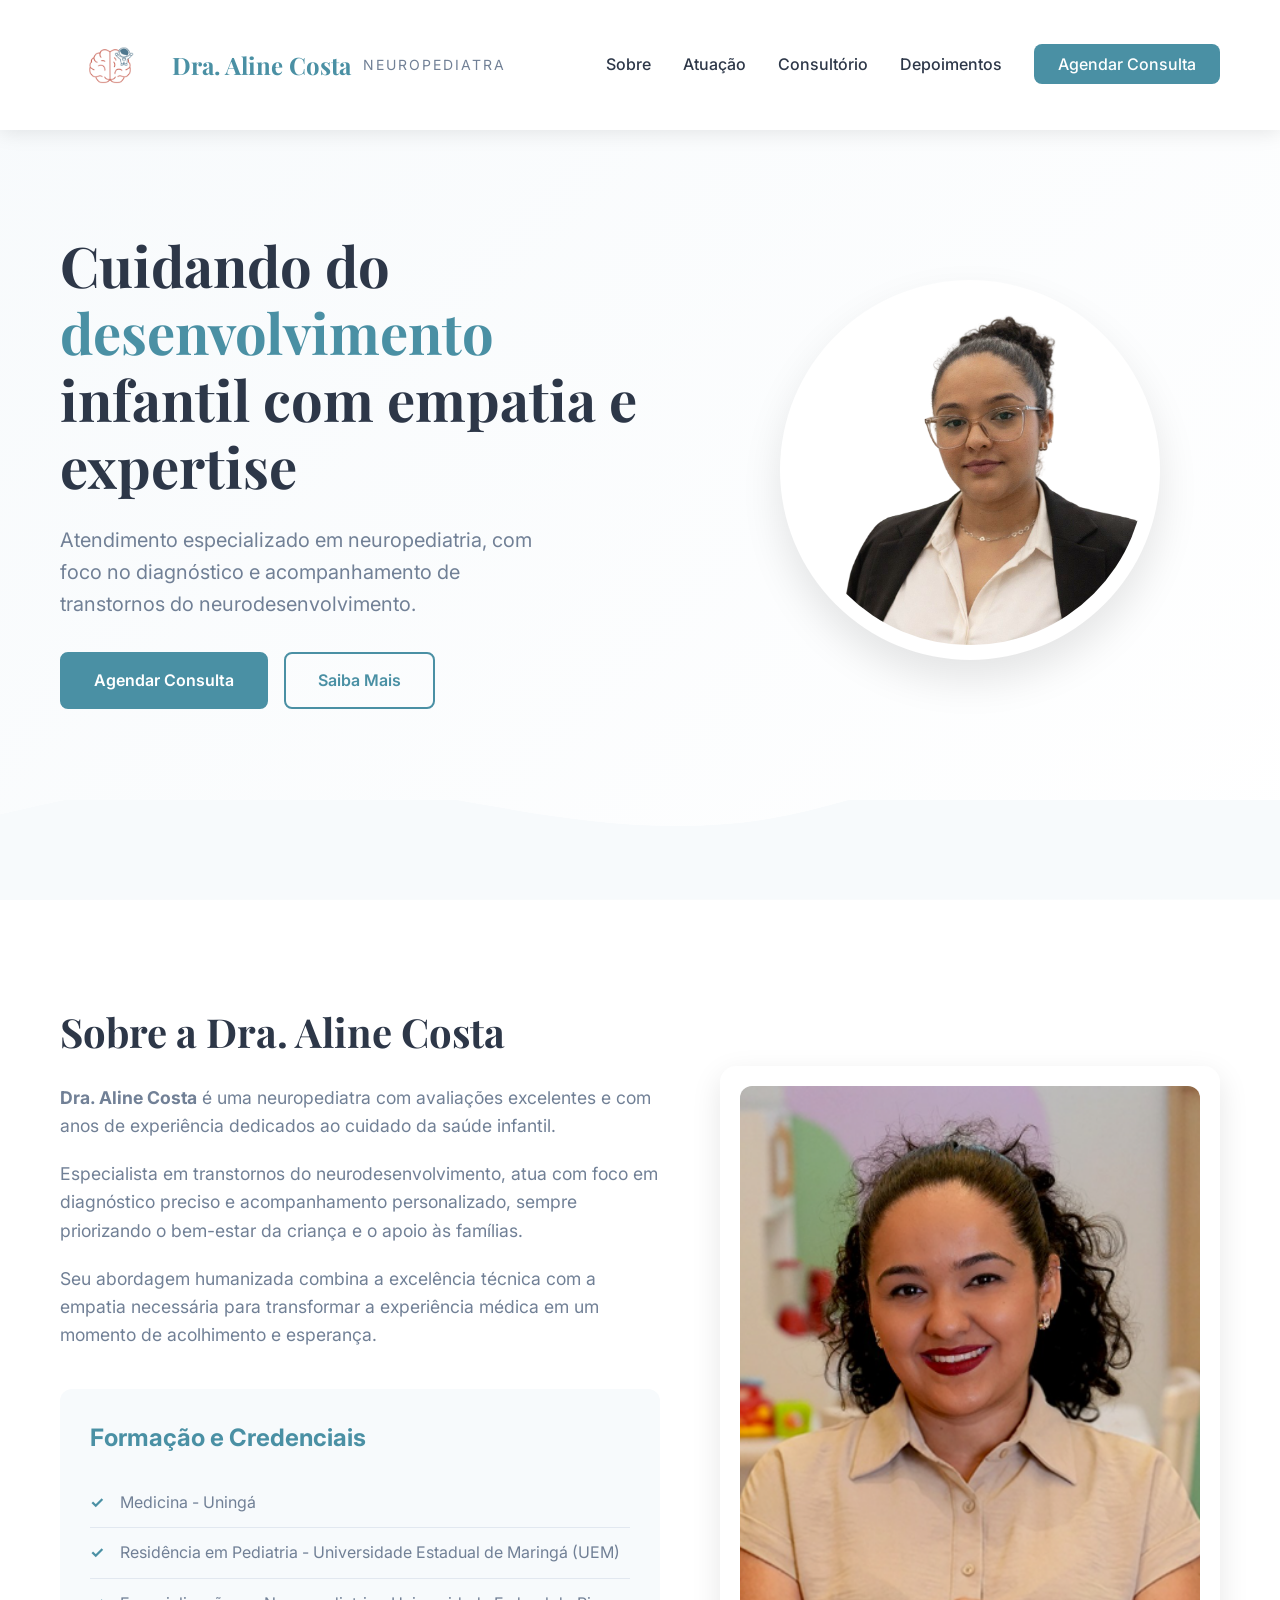
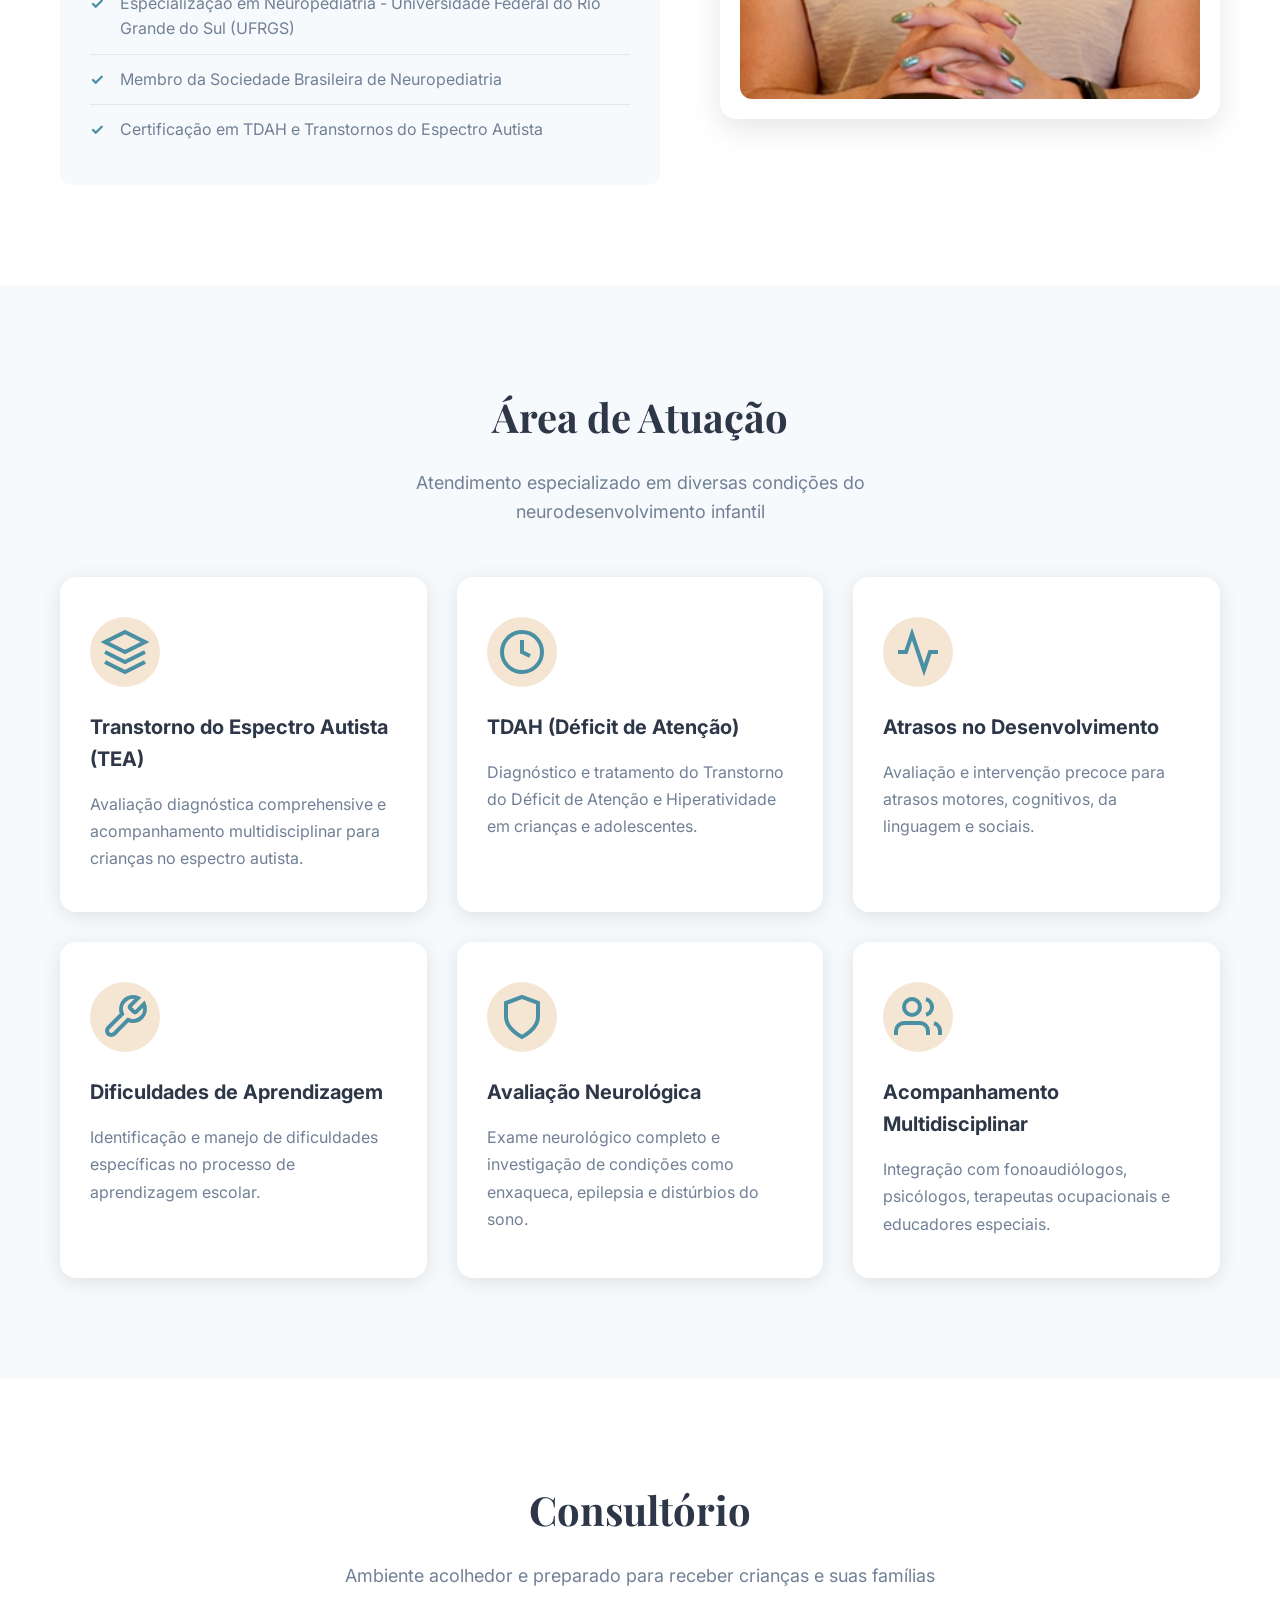
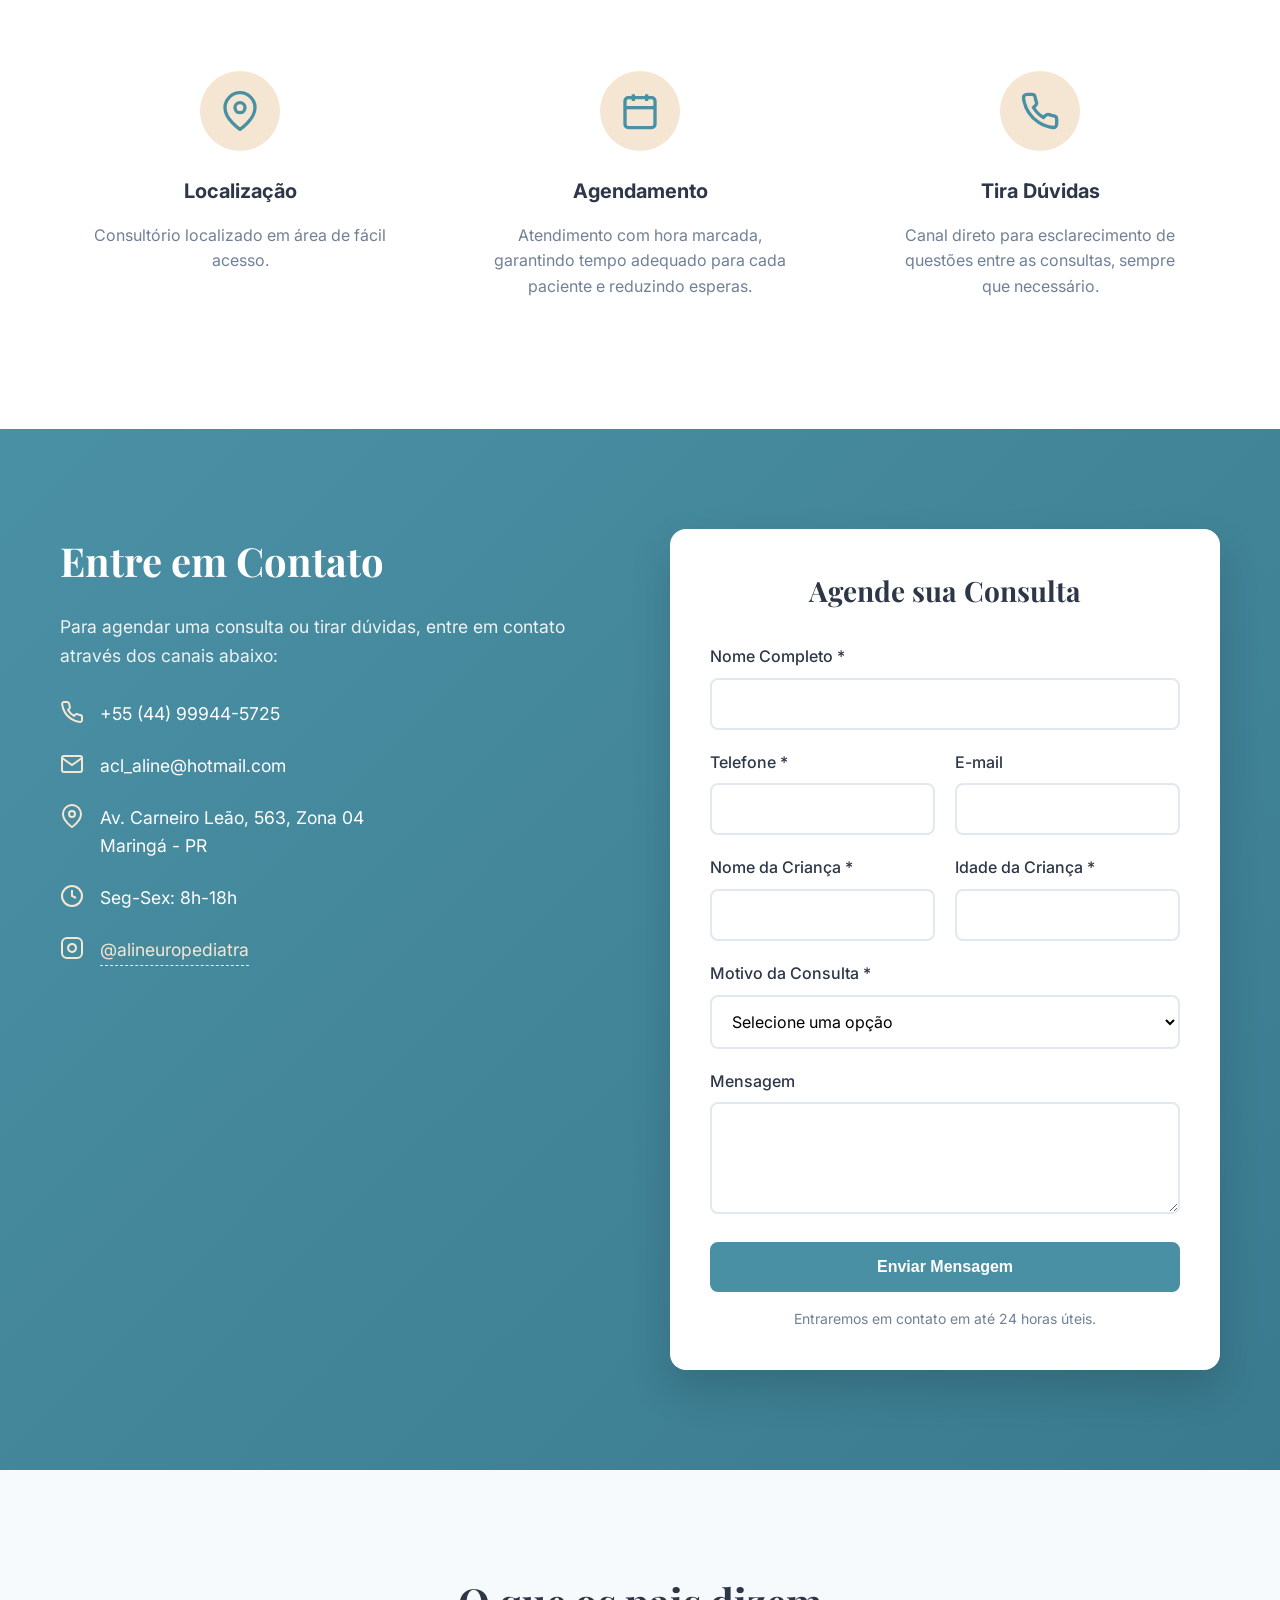
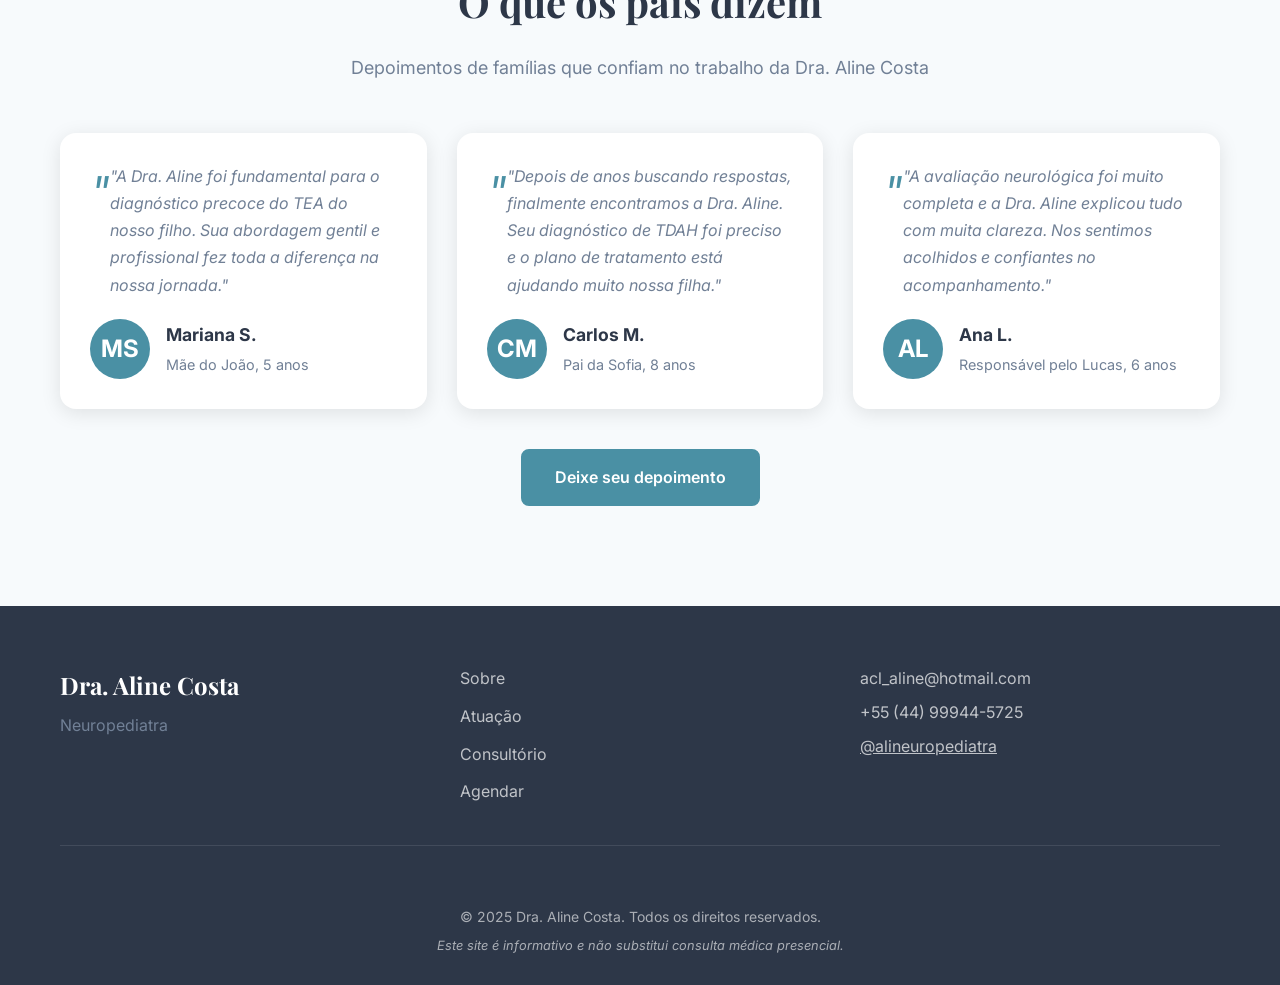
==== commit 6c78b8f8: "'.'" ====
--- a/index.html
+++ b/index.html
@@ -71,8 +71,8 @@
                     <h2 class="section-title">Sobre a Dra. Aline Costa</h2>
                     <div class="about-text">
                         <p>
-                            <strong>Dra. Aline Costa</strong> é neuropediatra formada pela Universidade Federal de São
-                            Paulo (UNIFESP) com mais de 10 anos de experiência dedicados ao cuidado da saúde infantil.
+                            <strong>Dra. Aline Costa</strong> é uma neuropediatra com avaliações excelentes e com anos
+                            de experiência dedicados ao cuidado da saúde infantil.
                         </p>
                         <p>
                             Especialista em transtornos do neurodesenvolvimento, atua com foco em diagnóstico preciso e
@@ -87,9 +87,10 @@
                     <div class="credentials">
                         <h3>Formação e Credenciais</h3>
                         <ul class="credentials-list">
-                            <li>Medicina - Universidade Federal de São Paulo (UNIFESP)</li>
-                            <li>Residência em Pediatria - Hospital das Clínicas da FMUSP</li>
-                            <li>Especialização em Neuropediatria - UNIFESP</li>
+                            <li>Medicina - Uningá</li>
+                            <li>Residência em Pediatria - Universidade Estadual de Maringá (UEM)</li>
+                            <li>Especialização em Neuropediatria - Universidade Federal do Rio Grande do Sul (UFRGS)
+                            </li>
                             <li>Membro da Sociedade Brasileira de Neuropediatria</li>
                             <li>Certificação em TDAH e Transtornos do Espectro Autista</li>
                         </ul>
@@ -97,7 +98,7 @@
                 </div>
                 <div class="about-image">
                     <div class="image-frame">
-                        <img src="Fotos/FotoDAdoutorasemfundo.png" alt="Dra. Aline Costa" class="about-img">
+                        <img src="Fotos/Aline.png" alt="Dra. Aline Costa" class="about-img">
                     </div>
                 </div>
             </div>
@@ -203,8 +204,7 @@
                         </svg>
                     </div>
                     <h3>Localização</h3>
-                    <p>Consultório localizado em área de fácil acesso, com estacionamento e proximidade aTransportes
-                        públicos.</p>
+                    <p>Consultório localizado em área de fácil acesso.</p>
                 </div>
                 <div class="office-feature">
                     <div class="office-icon">
@@ -251,7 +251,7 @@
                                 <path
                                     d="M22 16.92v3a2 2 0 0 1-2.18 2 19.79 19.79 0 0 1-8.63-3.07 19.5 19.5 0 0 1-6-6 19.79 19.79 0 0 1-3.07-8.67A2 2 0 0 1 4.11 2h3a2 2 0 0 1 2 1.72 12.84 12.84 0 0 0 .7 2.81 2 2 0 0 1-.45 2.11L8.09 9.91a16 16 0 0 0 6 6l1.27-1.27a2 2 0 0 1 2.11-.45 12.84 12.84 0 0 0 2.81.7A2 2 0 0 1 22 16.92z" />
                             </svg>
-                            <span>(44) 99994-45725</span>
+                            <span>+55 (44) 99944-5725</span>
                         </div>
                         <div class="contact-item">
                             <svg width="24" height="24" viewBox="0 0 24 24" fill="none" stroke="currentColor"
@@ -267,7 +267,7 @@
                                 <path d="M21 10c0 7-9 13-9 13s-9-6-9-13a9 9 0 0 1 18 0z" />
                                 <circle cx="12" cy="10" r="3" />
                             </svg>
-                            <span>Av. Paulista, 1000 - Bela Vista<br>São Paulo - SP</span>
+                            <span>Av. Carneiro Leão, 563, Zona 04<br>Maringá - PR</span>
                         </div>
                         <div class="contact-item">
                             <svg width="24" height="24" viewBox="0 0 24 24" fill="none" stroke="currentColor"
@@ -275,7 +275,7 @@
                                 <circle cx="12" cy="12" r="10" />
                                 <polyline points="12 6 12 12 16 14" />
                             </svg>
-                            <span>Seg-Sex: 8h-18h | Sáb: 8h-12h</span>
+                            <span>Seg-Sex: 8h-18h </span>
                         </div>
                         <div class="contact-item">
                             <svg width="24" height="24" viewBox="0 0 24 24" fill="none" stroke="currentColor"
@@ -350,7 +350,8 @@
             <div class="testimonials-grid">
                 <div class="testimonial-card">
                     <div class="testimonial-content">
-                        <p>"A Dra. Aline foi fundamental para o diagnóstico precoce do TEA do nosso filho. Sua abordagem gentil e profissional fez toda a diferença na nossa jornada."</p>
+                        <p>"A Dra. Aline foi fundamental para o diagnóstico precoce do TEA do nosso filho. Sua abordagem
+                            gentil e profissional fez toda a diferença na nossa jornada."</p>
                     </div>
                     <div class="testimonial-author">
                         <div class="author-avatar">
@@ -364,7 +365,8 @@
                 </div>
                 <div class="testimonial-card">
                     <div class="testimonial-content">
-                        <p>"Depois de anos buscando respostas, finalmente encontramos a Dra. Aline. Seu diagnóstico de TDAH foi preciso e o plano de tratamento está ajudando muito nossa filha."</p>
+                        <p>"Depois de anos buscando respostas, finalmente encontramos a Dra. Aline. Seu diagnóstico de
+                            TDAH foi preciso e o plano de tratamento está ajudando muito nossa filha."</p>
                     </div>
                     <div class="testimonial-author">
                         <div class="author-avatar">
@@ -378,7 +380,8 @@
                 </div>
                 <div class="testimonial-card">
                     <div class="testimonial-content">
-                        <p>"A avaliação neurológica foi muito completa e a Dra. Aline explicou tudo com muita clareza. Nos sentimos acolhidos e confiantes no acompanhamento."</p>
+                        <p>"A avaliação neurológica foi muito completa e a Dra. Aline explicou tudo com muita clareza.
+                            Nos sentimos acolhidos e confiantes no acompanhamento."</p>
                     </div>
                     <div class="testimonial-author">
                         <div class="author-avatar">
@@ -413,7 +416,7 @@
                 </div>
                 <div class="footer-contact">
                     <p>acl_aline@hotmail.com</p>
-                    <p>(44) 99994-45725</p>
+                    <p>+55 (44) 99944-5725</p>
                     <p>
                         <a href="https://instagram.com/alineuropediatra" target="_blank"
                             style="color: rgba(255,255,255,0.7);">
--- a/style.css
+++ b/style.css
@@ -65,7 +65,7 @@
 }
 
 .logo-img {
-    height: 70px;
+    height: 100px;
     width: auto;
     object-fit: contain;
 }
